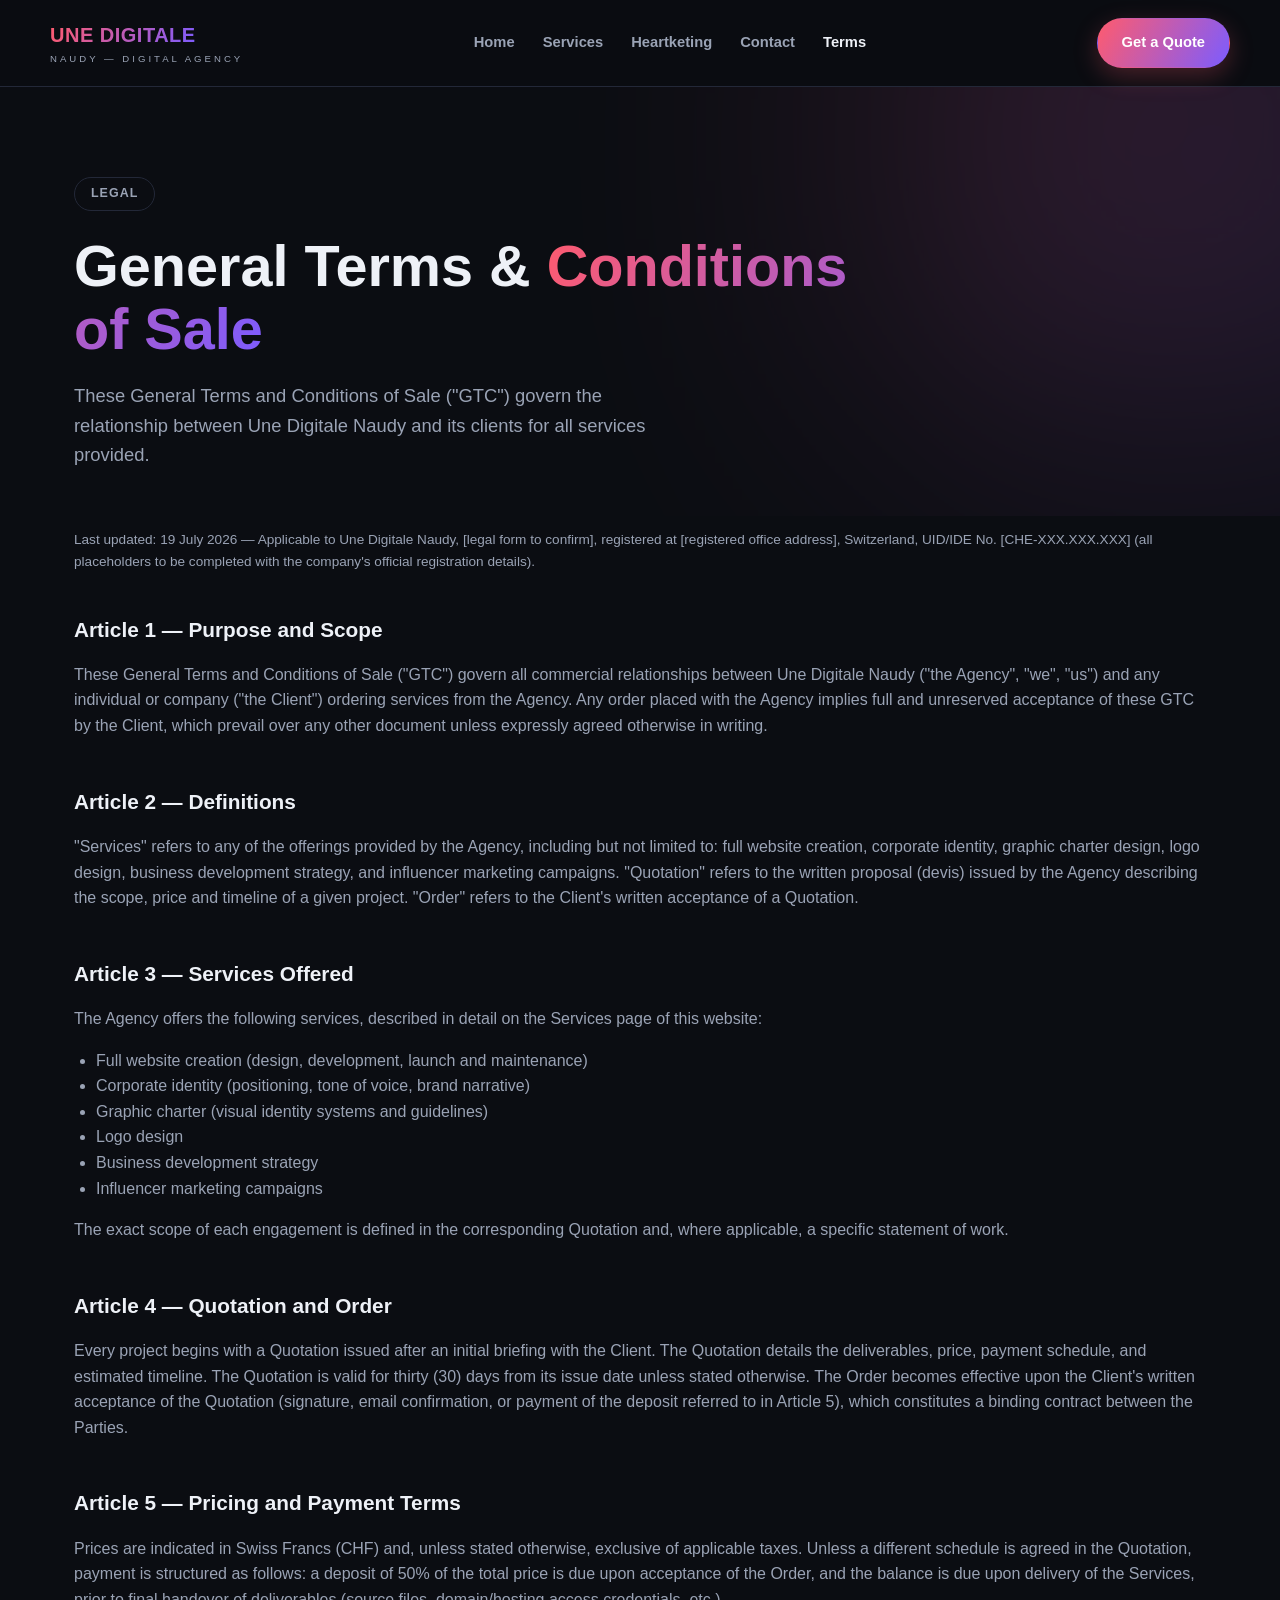
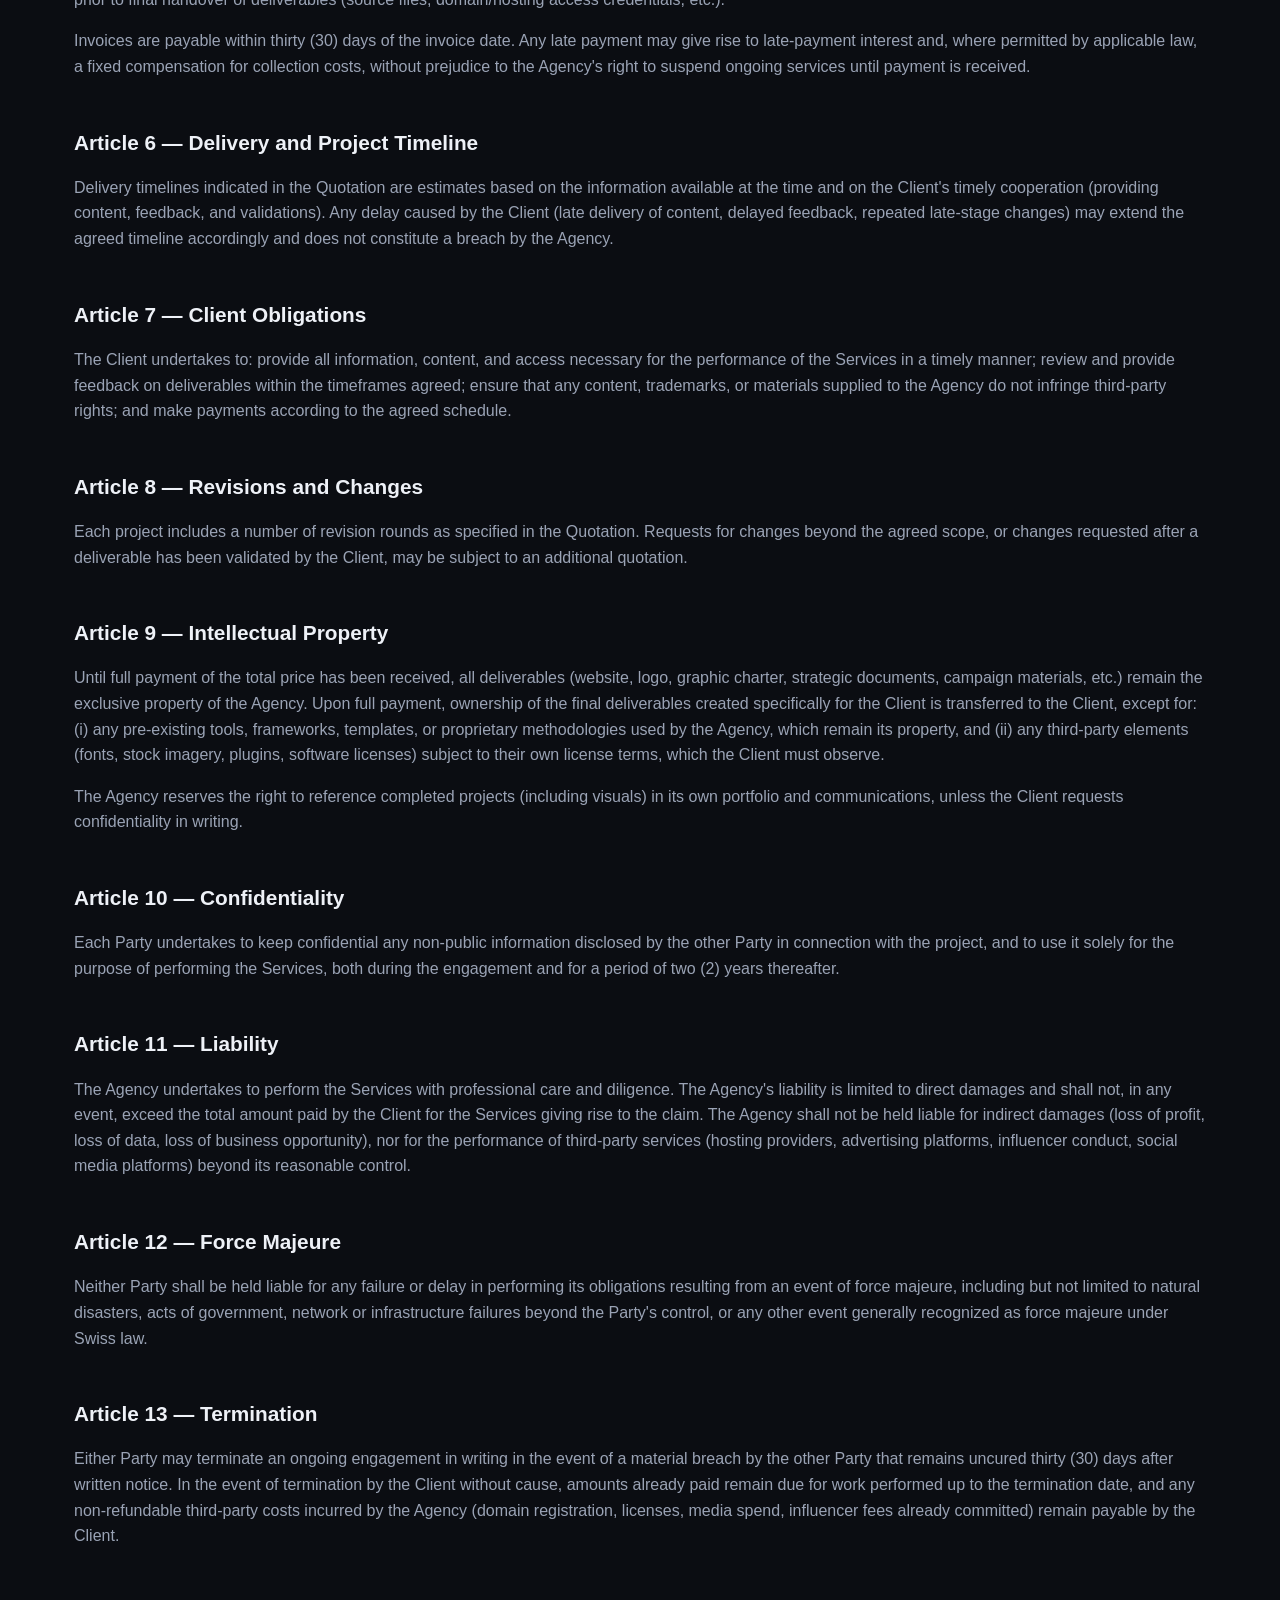
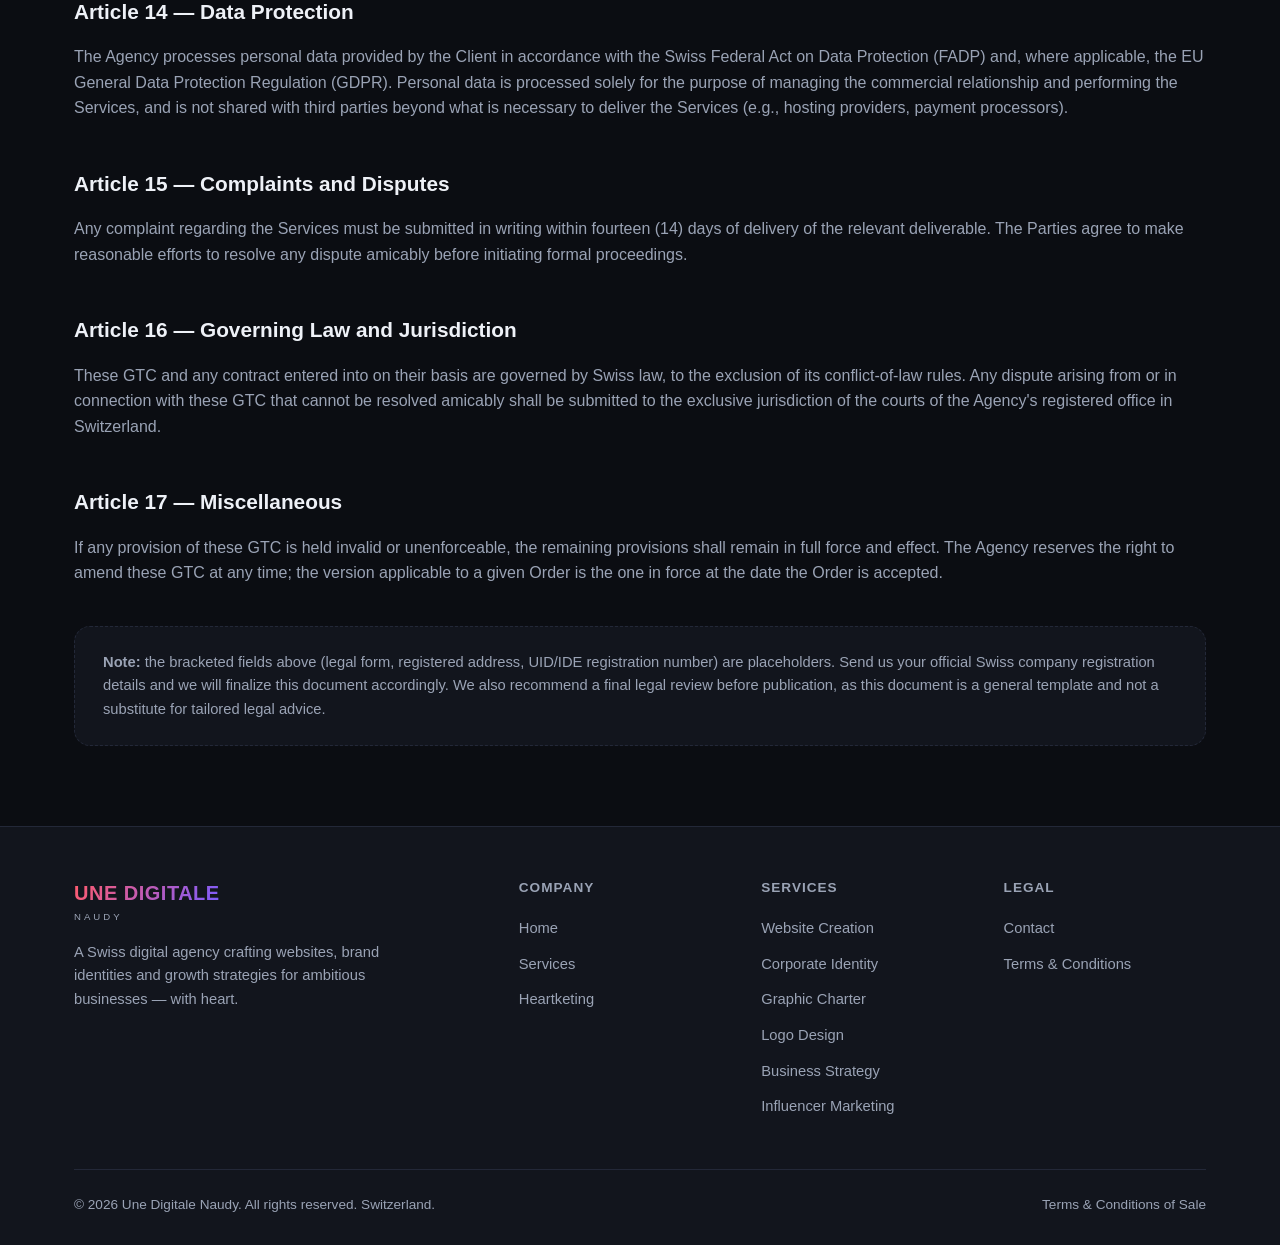
==== cgv.html @ 29220489 "Add Une Digitale Naudy website (home, services, Heartketing, contact, GTC) Static English site prese" ====
<!DOCTYPE html>
<html lang="en">
<head>
<meta charset="UTF-8">
<meta name="viewport" content="width=device-width, initial-scale=1.0">
<title>Terms &amp; Conditions of Sale — Une Digitale Naudy</title>
<meta name="description" content="General Terms and Conditions of Sale (GTC) of Une Digitale Naudy, Switzerland.">
<link rel="icon" href="data:image/svg+xml,<svg xmlns=%22http://www.w3.org/2000/svg%22 viewBox=%220 0 100 100%22><text y=%22.9em%22 font-size=%2290%22>✦</text></svg>">
<link rel="stylesheet" href="style.css">
</head>
<body>

<header class="site-header">
  <div class="container nav">
    <a href="index.html" class="logo"><span>UNE DIGITALE</span><small>Naudy — Digital Agency</small></a>
    <nav class="links">
      <a href="index.html">Home</a>
      <a href="services.html">Services</a>
      <a href="heartketing.html">Heartketing</a>
      <a href="contact.html">Contact</a>
      <a href="cgv.html" class="active">Terms</a>
    </nav>
    <a href="contact.html" class="btn btn-primary">Get a Quote</a>
  </div>
</header>

<main>

  <section class="hero" style="padding-bottom:10px;">
    <div class="container">
      <div class="eyebrow">Legal</div>
      <h1>General Terms &amp; <span class="grad">Conditions of Sale</span></h1>
      <p class="lead">These General Terms and Conditions of Sale ("GTC") govern the relationship between Une Digitale Naudy and its clients for all services provided.</p>
    </div>
  </section>

  <section style="padding-top:0;">
    <div class="container legal">
      <p class="updated">Last updated: 19 July 2026 — Applicable to Une Digitale Naudy, [legal form to confirm], registered at [registered office address], Switzerland, UID/IDE No. [CHE-XXX.XXX.XXX] (all placeholders to be completed with the company's official registration details).</p>

      <h2>Article 1 — Purpose and Scope</h2>
      <p>These General Terms and Conditions of Sale ("GTC") govern all commercial relationships between Une Digitale Naudy ("the Agency", "we", "us") and any individual or company ("the Client") ordering services from the Agency. Any order placed with the Agency implies full and unreserved acceptance of these GTC by the Client, which prevail over any other document unless expressly agreed otherwise in writing.</p>

      <h2>Article 2 — Definitions</h2>
      <p>"Services" refers to any of the offerings provided by the Agency, including but not limited to: full website creation, corporate identity, graphic charter design, logo design, business development strategy, and influencer marketing campaigns. "Quotation" refers to the written proposal (devis) issued by the Agency describing the scope, price and timeline of a given project. "Order" refers to the Client's written acceptance of a Quotation.</p>

      <h2>Article 3 — Services Offered</h2>
      <p>The Agency offers the following services, described in detail on the Services page of this website:</p>
      <ul>
        <li>Full website creation (design, development, launch and maintenance)</li>
        <li>Corporate identity (positioning, tone of voice, brand narrative)</li>
        <li>Graphic charter (visual identity systems and guidelines)</li>
        <li>Logo design</li>
        <li>Business development strategy</li>
        <li>Influencer marketing campaigns</li>
      </ul>
      <p>The exact scope of each engagement is defined in the corresponding Quotation and, where applicable, a specific statement of work.</p>

      <h2>Article 4 — Quotation and Order</h2>
      <p>Every project begins with a Quotation issued after an initial briefing with the Client. The Quotation details the deliverables, price, payment schedule, and estimated timeline. The Quotation is valid for thirty (30) days from its issue date unless stated otherwise. The Order becomes effective upon the Client's written acceptance of the Quotation (signature, email confirmation, or payment of the deposit referred to in Article 5), which constitutes a binding contract between the Parties.</p>

      <h2>Article 5 — Pricing and Payment Terms</h2>
      <p>Prices are indicated in Swiss Francs (CHF) and, unless stated otherwise, exclusive of applicable taxes. Unless a different schedule is agreed in the Quotation, payment is structured as follows: a deposit of 50% of the total price is due upon acceptance of the Order, and the balance is due upon delivery of the Services, prior to final handover of deliverables (source files, domain/hosting access credentials, etc.).</p>
      <p>Invoices are payable within thirty (30) days of the invoice date. Any late payment may give rise to late-payment interest and, where permitted by applicable law, a fixed compensation for collection costs, without prejudice to the Agency's right to suspend ongoing services until payment is received.</p>

      <h2>Article 6 — Delivery and Project Timeline</h2>
      <p>Delivery timelines indicated in the Quotation are estimates based on the information available at the time and on the Client's timely cooperation (providing content, feedback, and validations). Any delay caused by the Client (late delivery of content, delayed feedback, repeated late-stage changes) may extend the agreed timeline accordingly and does not constitute a breach by the Agency.</p>

      <h2>Article 7 — Client Obligations</h2>
      <p>The Client undertakes to: provide all information, content, and access necessary for the performance of the Services in a timely manner; review and provide feedback on deliverables within the timeframes agreed; ensure that any content, trademarks, or materials supplied to the Agency do not infringe third-party rights; and make payments according to the agreed schedule.</p>

      <h2>Article 8 — Revisions and Changes</h2>
      <p>Each project includes a number of revision rounds as specified in the Quotation. Requests for changes beyond the agreed scope, or changes requested after a deliverable has been validated by the Client, may be subject to an additional quotation.</p>

      <h2>Article 9 — Intellectual Property</h2>
      <p>Until full payment of the total price has been received, all deliverables (website, logo, graphic charter, strategic documents, campaign materials, etc.) remain the exclusive property of the Agency. Upon full payment, ownership of the final deliverables created specifically for the Client is transferred to the Client, except for: (i) any pre-existing tools, frameworks, templates, or proprietary methodologies used by the Agency, which remain its property, and (ii) any third-party elements (fonts, stock imagery, plugins, software licenses) subject to their own license terms, which the Client must observe.</p>
      <p>The Agency reserves the right to reference completed projects (including visuals) in its own portfolio and communications, unless the Client requests confidentiality in writing.</p>

      <h2>Article 10 — Confidentiality</h2>
      <p>Each Party undertakes to keep confidential any non-public information disclosed by the other Party in connection with the project, and to use it solely for the purpose of performing the Services, both during the engagement and for a period of two (2) years thereafter.</p>

      <h2>Article 11 — Liability</h2>
      <p>The Agency undertakes to perform the Services with professional care and diligence. The Agency's liability is limited to direct damages and shall not, in any event, exceed the total amount paid by the Client for the Services giving rise to the claim. The Agency shall not be held liable for indirect damages (loss of profit, loss of data, loss of business opportunity), nor for the performance of third-party services (hosting providers, advertising platforms, influencer conduct, social media platforms) beyond its reasonable control.</p>

      <h2>Article 12 — Force Majeure</h2>
      <p>Neither Party shall be held liable for any failure or delay in performing its obligations resulting from an event of force majeure, including but not limited to natural disasters, acts of government, network or infrastructure failures beyond the Party's control, or any other event generally recognized as force majeure under Swiss law.</p>

      <h2>Article 13 — Termination</h2>
      <p>Either Party may terminate an ongoing engagement in writing in the event of a material breach by the other Party that remains uncured thirty (30) days after written notice. In the event of termination by the Client without cause, amounts already paid remain due for work performed up to the termination date, and any non-refundable third-party costs incurred by the Agency (domain registration, licenses, media spend, influencer fees already committed) remain payable by the Client.</p>

      <h2>Article 14 — Data Protection</h2>
      <p>The Agency processes personal data provided by the Client in accordance with the Swiss Federal Act on Data Protection (FADP) and, where applicable, the EU General Data Protection Regulation (GDPR). Personal data is processed solely for the purpose of managing the commercial relationship and performing the Services, and is not shared with third parties beyond what is necessary to deliver the Services (e.g., hosting providers, payment processors).</p>

      <h2>Article 15 — Complaints and Disputes</h2>
      <p>Any complaint regarding the Services must be submitted in writing within fourteen (14) days of delivery of the relevant deliverable. The Parties agree to make reasonable efforts to resolve any dispute amicably before initiating formal proceedings.</p>

      <h2>Article 16 — Governing Law and Jurisdiction</h2>
      <p>These GTC and any contract entered into on their basis are governed by Swiss law, to the exclusion of its conflict-of-law rules. Any dispute arising from or in connection with these GTC that cannot be resolved amicably shall be submitted to the exclusive jurisdiction of the courts of the Agency's registered office in Switzerland.</p>

      <h2>Article 17 — Miscellaneous</h2>
      <p>If any provision of these GTC is held invalid or unenforceable, the remaining provisions shall remain in full force and effect. The Agency reserves the right to amend these GTC at any time; the version applicable to a given Order is the one in force at the date the Order is accepted.</p>

      <div class="note-box">
        <strong>Note:</strong> the bracketed fields above (legal form, registered address, UID/IDE registration number) are placeholders. Send us your official Swiss company registration details and we will finalize this document accordingly. We also recommend a final legal review before publication, as this document is a general template and not a substitute for tailored legal advice.
      </div>

    </div>
  </section>

</main>

<footer>
  <div class="container">
    <div class="footer-grid">
      <div>
        <div class="logo"><span>UNE DIGITALE</span><small>Naudy</small></div>
        <p style="margin-top:16px;">A Swiss digital agency crafting websites, brand identities and growth strategies for ambitious businesses — with heart.</p>
      </div>
      <div>
        <h4>Company</h4>
        <ul>
          <li><a href="index.html">Home</a></li>
          <li><a href="services.html">Services</a></li>
          <li><a href="heartketing.html">Heartketing</a></li>
        </ul>
      </div>
      <div>
        <h4>Services</h4>
        <ul>
          <li><a href="services.html#website">Website Creation</a></li>
          <li><a href="services.html#identity">Corporate Identity</a></li>
          <li><a href="services.html#branding">Graphic Charter</a></li>
          <li><a href="services.html#logo">Logo Design</a></li>
          <li><a href="services.html#strategy">Business Strategy</a></li>
          <li><a href="services.html#influence">Influencer Marketing</a></li>
        </ul>
      </div>
      <div>
        <h4>Legal</h4>
        <ul>
          <li><a href="contact.html">Contact</a></li>
          <li><a href="cgv.html">Terms &amp; Conditions</a></li>
        </ul>
      </div>
    </div>
    <div class="footer-bottom">
      <span>© 2026 Une Digitale Naudy. All rights reserved. Switzerland.</span>
      <span><a href="cgv.html">Terms &amp; Conditions of Sale</a></span>
    </div>
  </div>
</footer>

</body>
</html>
---- style.css ----
/* ============================
   Une Digitale Naudy — Stylesheet
   ============================ */

:root {
  --bg: #0b0d12;
  --bg-alt: #12151d;
  --card: #161a24;
  --border: #232838;
  --text: #eef1f7;
  --text-dim: #9aa3b5;
  --accent: #ff5b6e;
  --accent-2: #7c5cff;
  --accent-grad: linear-gradient(120deg, #ff5b6e 0%, #7c5cff 100%);
  --radius: 16px;
  --max: 1180px;
}

* { box-sizing: border-box; }

html { scroll-behavior: smooth; }

body {
  margin: 0;
  font-family: "Segoe UI", "Helvetica Neue", Arial, sans-serif;
  background: var(--bg);
  color: var(--text);
  line-height: 1.6;
  -webkit-font-smoothing: antialiased;
}

a { color: inherit; text-decoration: none; }

img { max-width: 100%; display: block; }

.container {
  max-width: var(--max);
  margin: 0 auto;
  padding: 0 24px;
}

/* ---------- Header ---------- */
header.site-header {
  position: sticky;
  top: 0;
  z-index: 50;
  background: rgba(11, 13, 18, 0.85);
  backdrop-filter: blur(10px);
  border-bottom: 1px solid var(--border);
}

.nav {
  display: flex;
  align-items: center;
  justify-content: space-between;
  padding: 18px 0;
}

.logo {
  font-weight: 800;
  font-size: 1.25rem;
  letter-spacing: 0.5px;
}

.logo span {
  background: var(--accent-grad);
  -webkit-background-clip: text;
  background-clip: text;
  color: transparent;
}

.logo small {
  display: block;
  font-size: 0.6rem;
  font-weight: 500;
  letter-spacing: 3px;
  color: var(--text-dim);
  text-transform: uppercase;
}

nav.links {
  display: flex;
  gap: 28px;
  align-items: center;
}

nav.links a {
  font-size: 0.92rem;
  color: var(--text-dim);
  font-weight: 600;
  transition: color 0.2s;
}

nav.links a:hover,
nav.links a.active {
  color: var(--text);
}

.btn {
  display: inline-flex;
  align-items: center;
  justify-content: center;
  gap: 8px;
  padding: 12px 24px;
  border-radius: 999px;
  font-weight: 700;
  font-size: 0.92rem;
  border: 1px solid transparent;
  cursor: pointer;
  transition: transform 0.2s, box-shadow 0.2s, opacity 0.2s;
}

.btn-primary {
  background: var(--accent-grad);
  color: #fff;
  box-shadow: 0 8px 24px rgba(255, 91, 110, 0.25);
}

.btn-primary:hover { transform: translateY(-2px); box-shadow: 0 12px 28px rgba(255, 91, 110, 0.35); }

.btn-ghost {
  background: transparent;
  border-color: var(--border);
  color: var(--text);
}

.btn-ghost:hover { border-color: var(--text-dim); }

.menu-toggle { display: none; }

/* ---------- Hero ---------- */
.hero {
  padding: 90px 0 70px;
  position: relative;
  overflow: hidden;
}

.hero::before {
  content: "";
  position: absolute;
  top: -200px;
  right: -150px;
  width: 500px;
  height: 500px;
  background: var(--accent-grad);
  filter: blur(160px);
  opacity: 0.25;
  z-index: 0;
}

.hero .container { position: relative; z-index: 1; }

.eyebrow {
  display: inline-block;
  padding: 6px 16px;
  border: 1px solid var(--border);
  border-radius: 999px;
  font-size: 0.78rem;
  font-weight: 700;
  letter-spacing: 1px;
  color: var(--text-dim);
  text-transform: uppercase;
  margin-bottom: 24px;
}

h1 {
  font-size: clamp(2.2rem, 5vw, 3.6rem);
  line-height: 1.1;
  margin: 0 0 20px;
  max-width: 800px;
}

h1 .grad {
  background: var(--accent-grad);
  -webkit-background-clip: text;
  background-clip: text;
  color: transparent;
}

.lead {
  font-size: 1.15rem;
  color: var(--text-dim);
  max-width: 620px;
  margin: 0 0 36px;
}

.hero-actions { display: flex; gap: 16px; flex-wrap: wrap; }

.stats {
  display: grid;
  grid-template-columns: repeat(4, 1fr);
  gap: 24px;
  margin-top: 70px;
  padding-top: 40px;
  border-top: 1px solid var(--border);
}

.stat b {
  display: block;
  font-size: 1.9rem;
  background: var(--accent-grad);
  -webkit-background-clip: text;
  background-clip: text;
  color: transparent;
}

.stat span { color: var(--text-dim); font-size: 0.88rem; }

/* ---------- Sections ---------- */
section { padding: 80px 0; }

.section-head {
  max-width: 640px;
  margin: 0 auto 50px;
  text-align: center;
}

.section-head .eyebrow { margin-bottom: 16px; }

h2 {
  font-size: clamp(1.7rem, 3.5vw, 2.4rem);
  margin: 0 0 14px;
}

.section-head p { color: var(--text-dim); font-size: 1.05rem; }

.alt { background: var(--bg-alt); }

/* ---------- Cards / Grid ---------- */
.grid {
  display: grid;
  grid-template-columns: repeat(3, 1fr);
  gap: 24px;
}

.grid.cols-2 { grid-template-columns: repeat(2, 1fr); }
.grid.cols-4 { grid-template-columns: repeat(4, 1fr); }

.card {
  background: var(--card);
  border: 1px solid var(--border);
  border-radius: var(--radius);
  padding: 32px;
  transition: transform 0.25s, border-color 0.25s;
}

.card:hover { transform: translateY(-4px); border-color: #33394d; }

.card .icon {
  width: 48px;
  height: 48px;
  border-radius: 12px;
  background: var(--accent-grad);
  display: flex;
  align-items: center;
  justify-content: center;
  font-size: 1.4rem;
  margin-bottom: 20px;
}

.card h3 { margin: 0 0 10px; font-size: 1.2rem; }
.card p { color: var(--text-dim); margin: 0; font-size: 0.95rem; }

.card ul { color: var(--text-dim); font-size: 0.92rem; padding-left: 18px; margin: 14px 0 0; }
.card ul li { margin-bottom: 6px; }

/* ---------- Service detail blocks ---------- */
.service-block {
  display: grid;
  grid-template-columns: 90px 1fr;
  gap: 28px;
  padding: 36px 0;
  border-bottom: 1px solid var(--border);
}

.service-block:last-child { border-bottom: none; }

.service-num {
  font-size: 2.4rem;
  font-weight: 800;
  color: transparent;
  -webkit-text-stroke: 1.5px var(--border);
}

.service-block h3 { font-size: 1.4rem; margin: 0 0 10px; }
.service-block p { color: var(--text-dim); margin: 0 0 14px; }

.tags { display: flex; gap: 10px; flex-wrap: wrap; }
.tag {
  background: var(--bg-alt);
  border: 1px solid var(--border);
  padding: 6px 14px;
  border-radius: 999px;
  font-size: 0.8rem;
  color: var(--text-dim);
}

/* ---------- Heartketing ---------- */
.heart-banner {
  background: var(--accent-grad);
  border-radius: var(--radius);
  padding: 50px;
  text-align: center;
  margin-bottom: 60px;
}

.heart-banner h2, .heart-banner p { color: #fff; }
.heart-banner .section-head { max-width: 700px; margin: 0 auto; }

.assoc-card {
  background: var(--card);
  border: 1px solid var(--border);
  border-radius: var(--radius);
  padding: 28px;
}

.assoc-card .badge {
  display: inline-block;
  font-size: 0.72rem;
  font-weight: 700;
  letter-spacing: 1px;
  text-transform: uppercase;
  color: var(--accent);
  border: 1px solid var(--accent);
  padding: 4px 10px;
  border-radius: 999px;
  margin-bottom: 14px;
}

.assoc-card h3 { margin: 0 0 8px; }
.assoc-card p { color: var(--text-dim); font-size: 0.92rem; }

.note-box {
  background: var(--bg-alt);
  border: 1px dashed var(--border);
  border-radius: var(--radius);
  padding: 24px 28px;
  color: var(--text-dim);
  font-size: 0.92rem;
  margin-top: 40px;
}

/* ---------- Contact ---------- */
.contact-wrap {
  display: grid;
  grid-template-columns: 1fr 1fr;
  gap: 50px;
  align-items: start;
}

.info-row {
  display: flex;
  gap: 16px;
  margin-bottom: 26px;
}

.info-row .icon {
  width: 42px;
  height: 42px;
  flex-shrink: 0;
  border-radius: 10px;
  background: var(--card);
  border: 1px solid var(--border);
  display: flex;
  align-items: center;
  justify-content: center;
}

.info-row h4 { margin: 0 0 4px; font-size: 1rem; }
.info-row p, .info-row a { color: var(--text-dim); margin: 0; font-size: 0.92rem; }
.info-row a:hover { color: var(--text); }

form.contact-form {
  background: var(--card);
  border: 1px solid var(--border);
  border-radius: var(--radius);
  padding: 32px;
  display: grid;
  gap: 18px;
}

.form-row { display: grid; gap: 8px; }
.form-row.two { grid-template-columns: 1fr 1fr; gap: 18px; }

label { font-size: 0.85rem; font-weight: 600; color: var(--text-dim); }

input, textarea, select {
  background: var(--bg-alt);
  border: 1px solid var(--border);
  border-radius: 10px;
  padding: 12px 14px;
  color: var(--text);
  font-family: inherit;
  font-size: 0.95rem;
}

input:focus, textarea:focus, select:focus {
  outline: none;
  border-color: var(--accent-2);
}

textarea { resize: vertical; min-height: 120px; }

/* ---------- CGV / Legal ---------- */
.legal h2 { margin-top: 46px; font-size: 1.3rem; }
.legal h2:first-of-type { margin-top: 0; }
.legal p, .legal li { color: var(--text-dim); }
.legal ol, .legal ul { padding-left: 22px; }
.legal .updated { color: var(--text-dim); font-size: 0.85rem; margin-bottom: 40px; }

/* ---------- CTA banner ---------- */
.cta-banner {
  background: var(--card);
  border: 1px solid var(--border);
  border-radius: var(--radius);
  padding: 60px;
  text-align: center;
}

.cta-banner h2 { margin-bottom: 14px; }
.cta-banner p { color: var(--text-dim); margin-bottom: 30px; }
.cta-actions { display: flex; justify-content: center; gap: 16px; flex-wrap: wrap; }

/* ---------- Footer ---------- */
footer {
  border-top: 1px solid var(--border);
  padding: 50px 0 30px;
  background: var(--bg-alt);
}

.footer-grid {
  display: grid;
  grid-template-columns: 2fr 1fr 1fr 1fr;
  gap: 40px;
  margin-bottom: 40px;
}

.footer-grid h4 { font-size: 0.85rem; text-transform: uppercase; letter-spacing: 1px; color: var(--text-dim); margin: 0 0 16px; }
.footer-grid ul { list-style: none; padding: 0; margin: 0; }
.footer-grid li { margin-bottom: 10px; }
.footer-grid a { color: var(--text-dim); font-size: 0.92rem; }
.footer-grid a:hover { color: var(--text); }
.footer-grid p { color: var(--text-dim); font-size: 0.92rem; max-width: 320px; }

.footer-bottom {
  display: flex;
  justify-content: space-between;
  align-items: center;
  padding-top: 24px;
  border-top: 1px solid var(--border);
  color: var(--text-dim);
  font-size: 0.85rem;
  flex-wrap: wrap;
  gap: 12px;
}

.footer-bottom a { color: var(--text-dim); }
.footer-bottom a:hover { color: var(--text); }

/* ---------- Responsive ---------- */
@media (max-width: 900px) {
  .grid { grid-template-columns: repeat(2, 1fr); }
  .grid.cols-4 { grid-template-columns: repeat(2, 1fr); }
  .stats { grid-template-columns: repeat(2, 1fr); }
  .contact-wrap { grid-template-columns: 1fr; }
  .footer-grid { grid-template-columns: 1fr 1fr; }
}

@media (max-width: 680px) {
  nav.links { display: none; }
  .menu-toggle { display: block; }
  .grid { grid-template-columns: 1fr; }
  .grid.cols-4 { grid-template-columns: 1fr; }
  .stats { grid-template-columns: repeat(2, 1fr); }
  .service-block { grid-template-columns: 1fr; }
  .form-row.two { grid-template-columns: 1fr; }
  .footer-grid { grid-template-columns: 1fr; }
  .cta-banner, .heart-banner { padding: 36px 24px; }
}
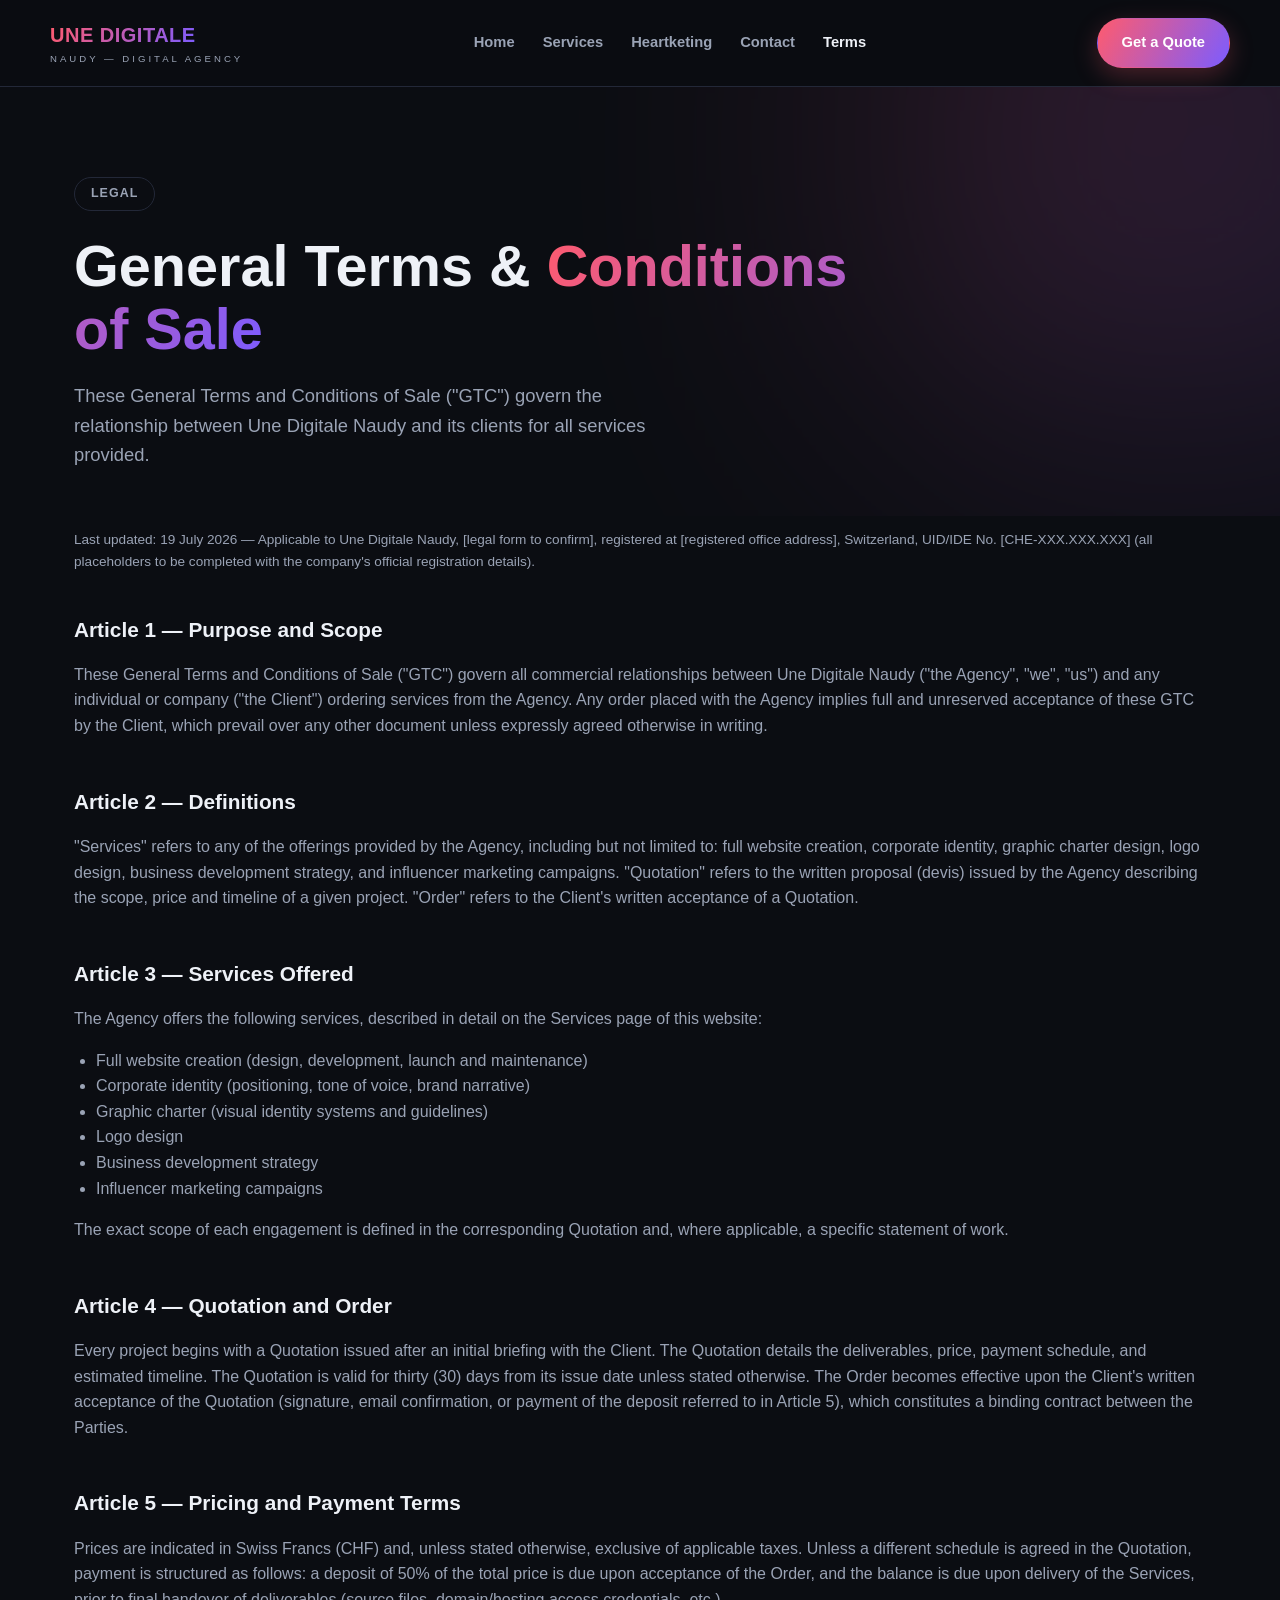
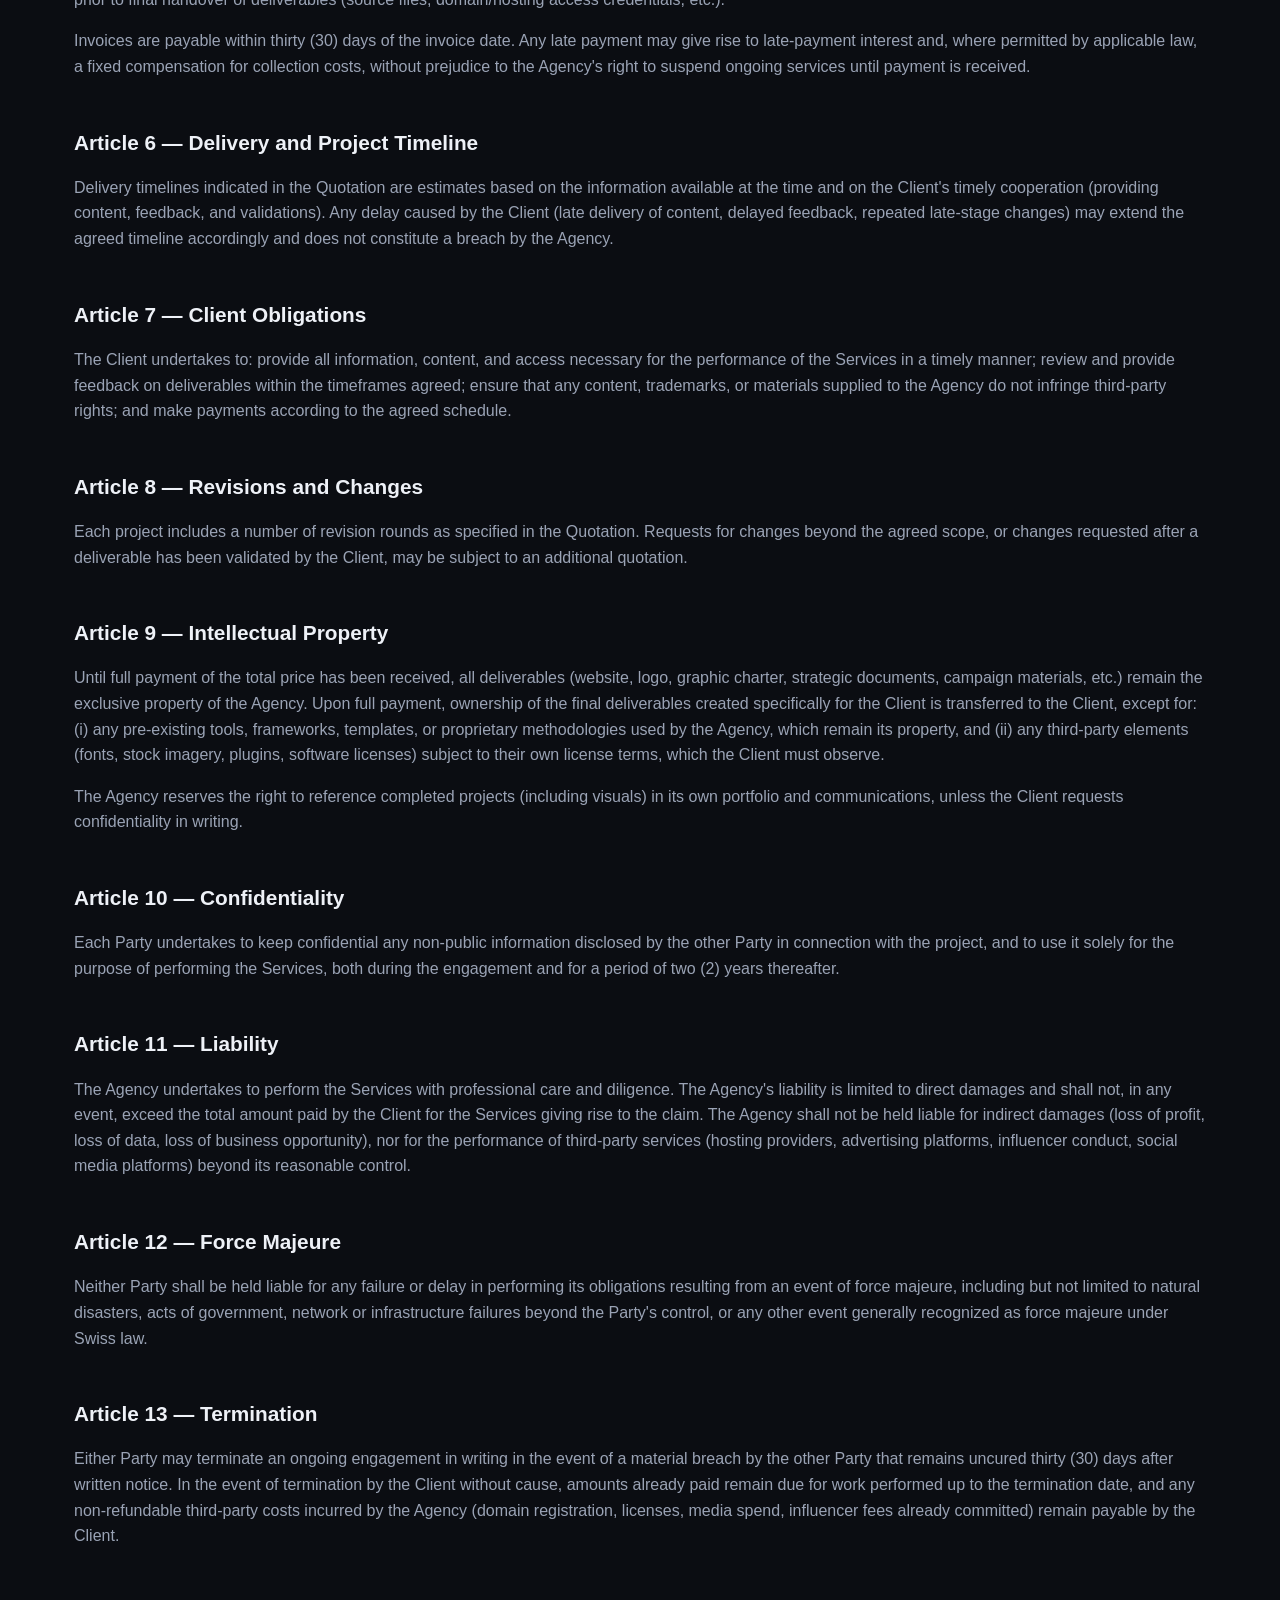
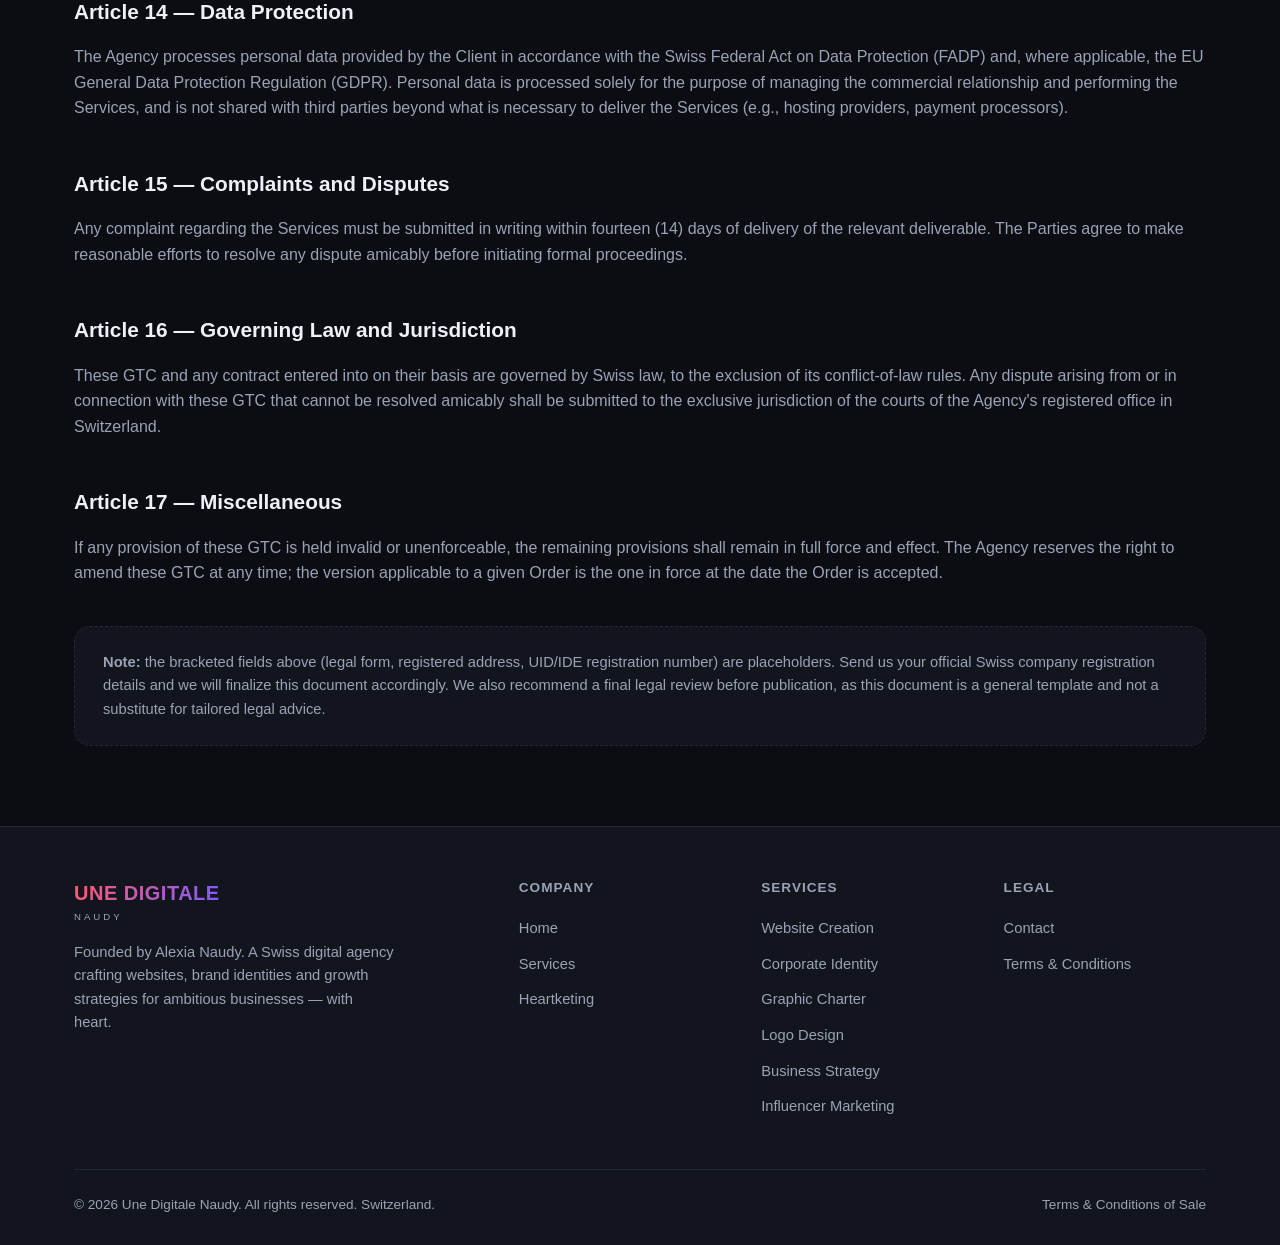
==== commit 32a8fb85: "Add real Heartketing partners and SEO signals for Alexia Naudy Replace placeholder associations with" ====
--- a/cgv.html
+++ b/cgv.html
@@ -3,8 +3,9 @@
 <head>
 <meta charset="UTF-8">
 <meta name="viewport" content="width=device-width, initial-scale=1.0">
-<title>Terms &amp; Conditions of Sale — Une Digitale Naudy</title>
-<meta name="description" content="General Terms and Conditions of Sale (GTC) of Une Digitale Naudy, Switzerland.">
+<title>Terms &amp; Conditions of Sale — Une Digitale Naudy | Alexia Naudy</title>
+<meta name="description" content="General Terms and Conditions of Sale (GTC) of Une Digitale Naudy, founded by Alexia Naudy, Switzerland.">
+<link rel="canonical" href="https://une-digitale.vercel.app/cgv.html">
 <link rel="icon" href="data:image/svg+xml,<svg xmlns=%22http://www.w3.org/2000/svg%22 viewBox=%220 0 100 100%22><text y=%22.9em%22 font-size=%2290%22>✦</text></svg>">
 <link rel="stylesheet" href="style.css">
 </head>
@@ -114,7 +115,7 @@
     <div class="footer-grid">
       <div>
         <div class="logo"><span>UNE DIGITALE</span><small>Naudy</small></div>
-        <p style="margin-top:16px;">A Swiss digital agency crafting websites, brand identities and growth strategies for ambitious businesses — with heart.</p>
+        <p style="margin-top:16px;">Founded by Alexia Naudy. A Swiss digital agency crafting websites, brand identities and growth strategies for ambitious businesses — with heart.</p>
       </div>
       <div>
         <h4>Company</h4>
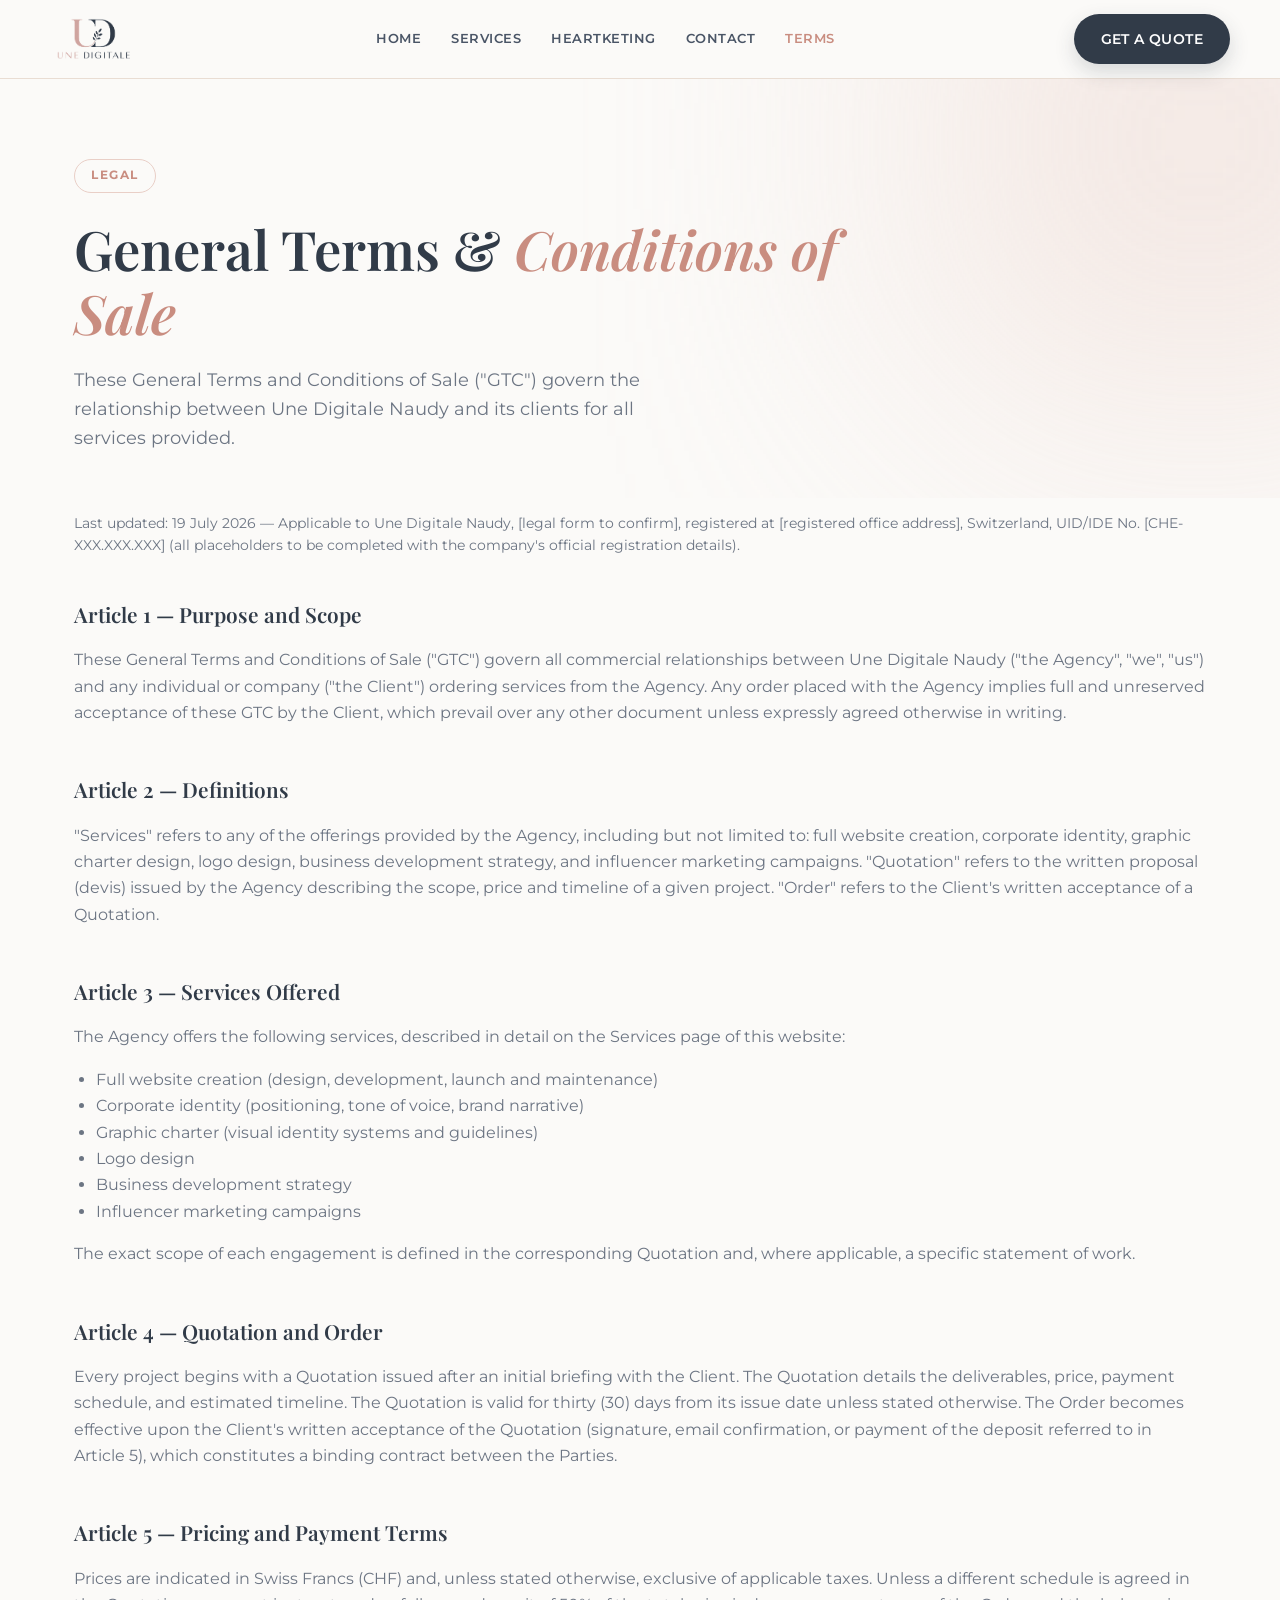
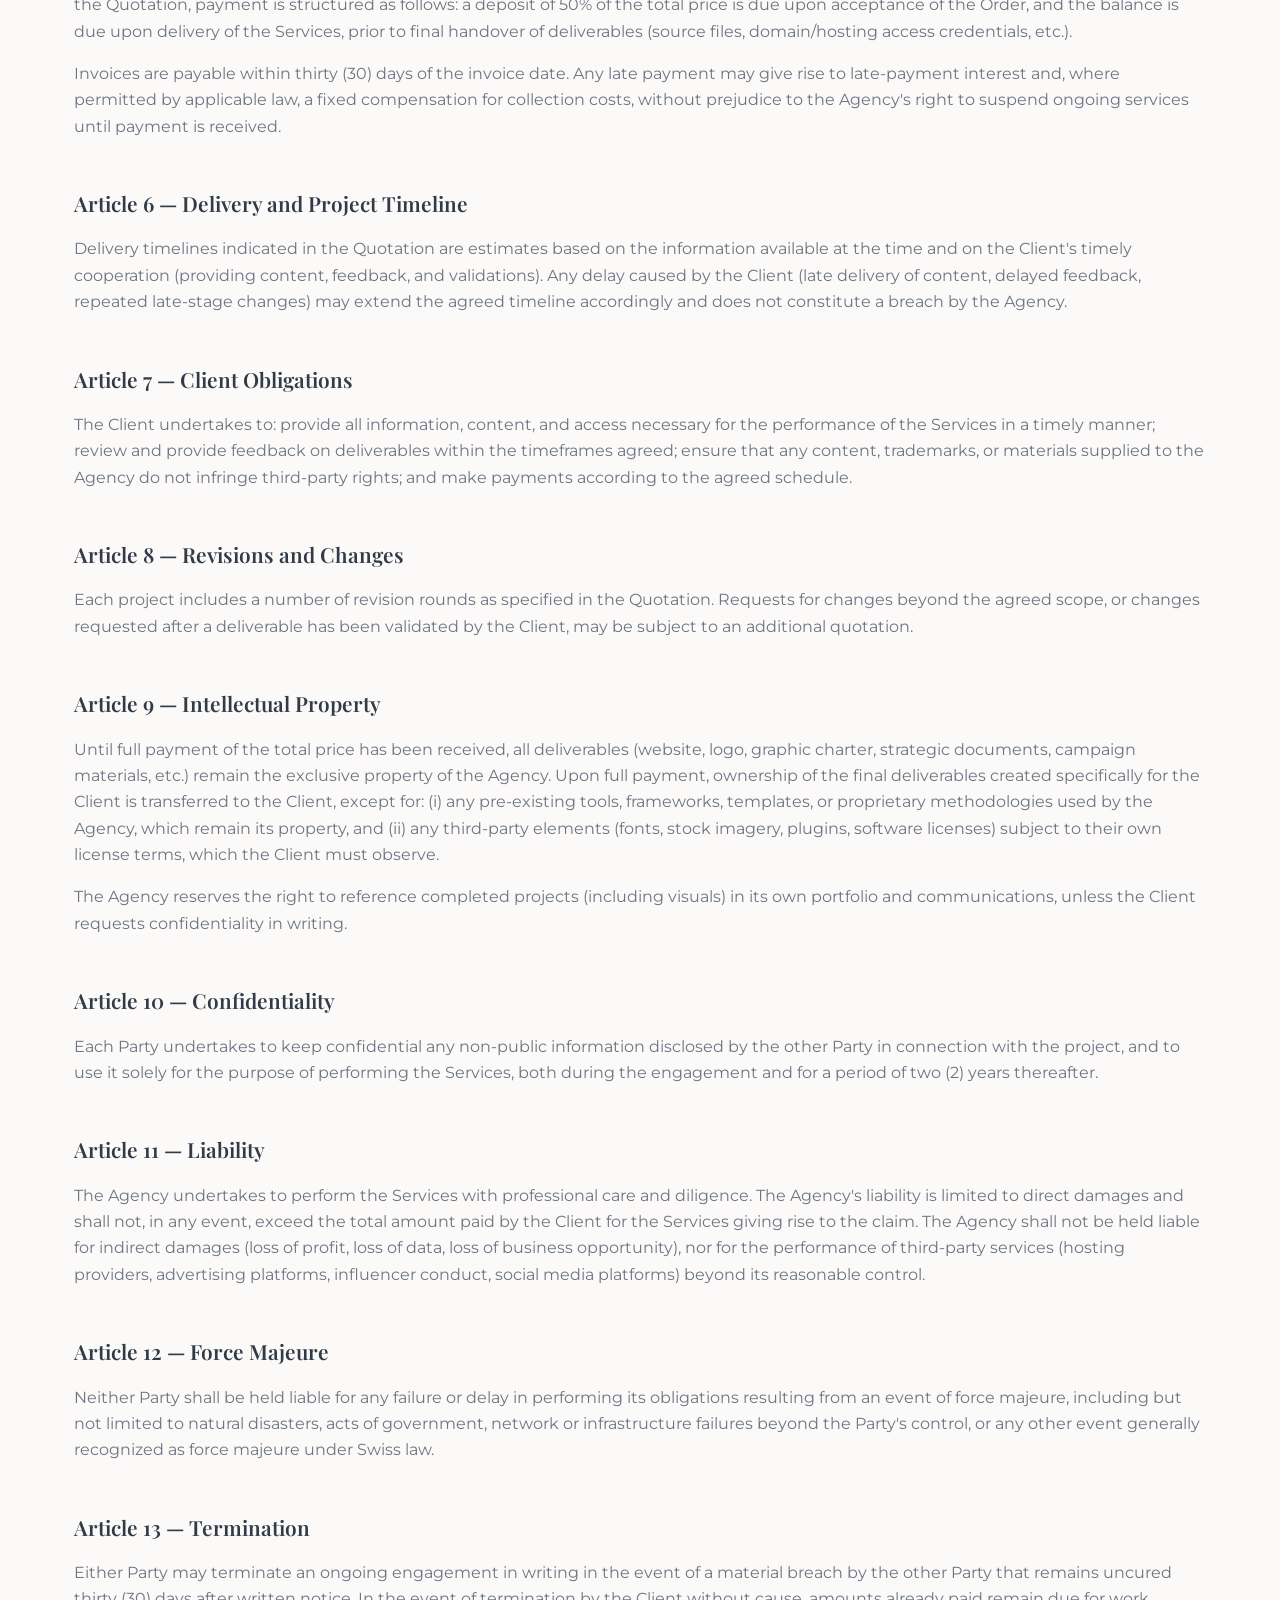
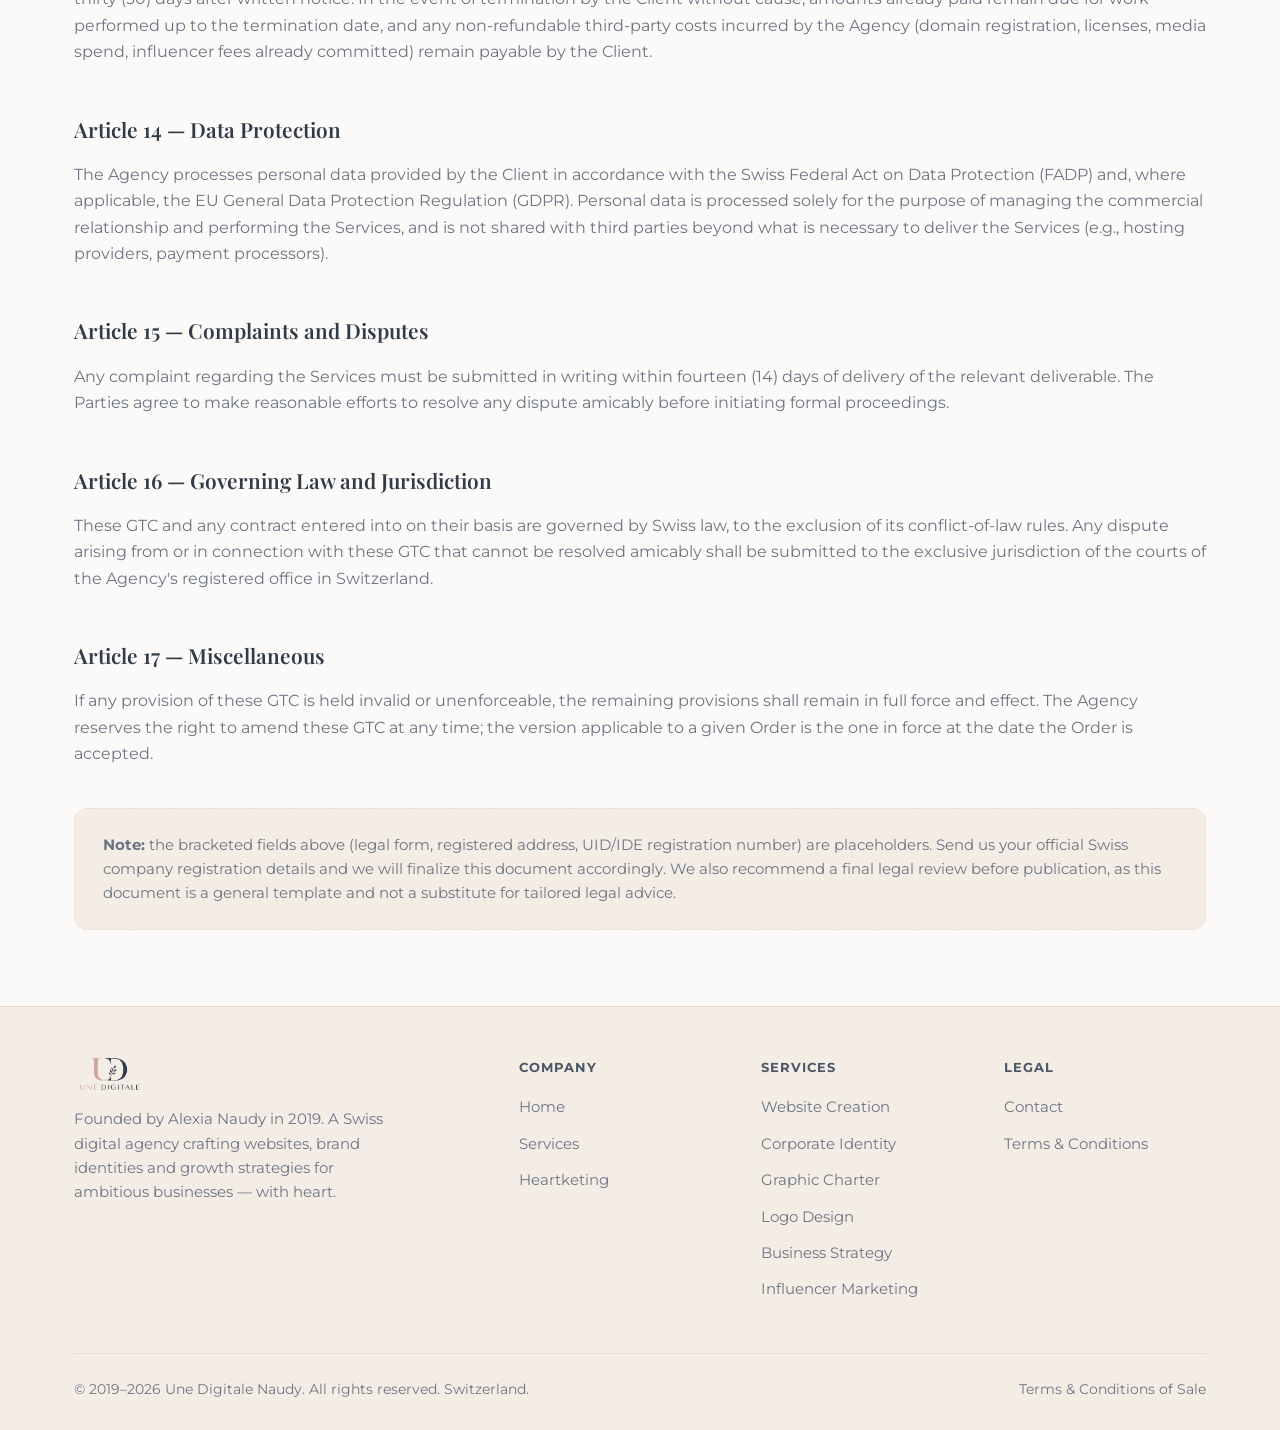
==== commit 5ab637c5: "Rework visual identity to match the official Une Digitale Naudy logo Replace the dark tech-agency th" ====
--- a/cgv.html
+++ b/cgv.html
@@ -6,14 +6,14 @@
 <title>Terms &amp; Conditions of Sale — Une Digitale Naudy | Alexia Naudy</title>
 <meta name="description" content="General Terms and Conditions of Sale (GTC) of Une Digitale Naudy, founded by Alexia Naudy, Switzerland.">
 <link rel="canonical" href="https://une-digitale.vercel.app/cgv.html">
-<link rel="icon" href="data:image/svg+xml,<svg xmlns=%22http://www.w3.org/2000/svg%22 viewBox=%220 0 100 100%22><text y=%22.9em%22 font-size=%2290%22>✦</text></svg>">
+<link rel="icon" type="image/png" href="assets/favicon.png">
 <link rel="stylesheet" href="style.css">
 </head>
 <body>
 
 <header class="site-header">
   <div class="container nav">
-    <a href="index.html" class="logo"><span>UNE DIGITALE</span><small>Naudy — Digital Agency</small></a>
+    <a href="index.html" class="logo"><img src="assets/logo-header.png" alt="Une Digitale Naudy"></a>
     <nav class="links">
       <a href="index.html">Home</a>
       <a href="services.html">Services</a>
@@ -114,8 +114,8 @@
   <div class="container">
     <div class="footer-grid">
       <div>
-        <div class="logo"><span>UNE DIGITALE</span><small>Naudy</small></div>
-        <p style="margin-top:16px;">Founded by Alexia Naudy. A Swiss digital agency crafting websites, brand identities and growth strategies for ambitious businesses — with heart.</p>
+        <div class="logo"><img src="assets/logo-header.png" alt="Une Digitale Naudy"></div>
+        <p style="margin-top:16px;">Founded by Alexia Naudy in 2019. A Swiss digital agency crafting websites, brand identities and growth strategies for ambitious businesses — with heart.</p>
       </div>
       <div>
         <h4>Company</h4>
@@ -145,7 +145,7 @@
       </div>
     </div>
     <div class="footer-bottom">
-      <span>© 2026 Une Digitale Naudy. All rights reserved. Switzerland.</span>
+      <span>© 2019–2026 Une Digitale Naudy. All rights reserved. Switzerland.</span>
       <span><a href="cgv.html">Terms &amp; Conditions of Sale</a></span>
     </div>
   </div>
--- a/style.css
+++ b/style.css
@@ -1,19 +1,27 @@
 /* ============================
    Une Digitale Naudy — Stylesheet
+   Light, elegant DA matching the brand logo (rose + navy, serif)
    ============================ */
 
+@import url('https://fonts.googleapis.com/css2?family=Playfair+Display:ital,wght@0,500;0,600;0,700;1,500&family=Montserrat:wght@400;500;600;700&family=Dancing+Script:wght@600;700&display=swap');
+
 :root {
-  --bg: #0b0d12;
-  --bg-alt: #12151d;
-  --card: #161a24;
-  --border: #232838;
-  --text: #eef1f7;
-  --text-dim: #9aa3b5;
-  --accent: #ff5b6e;
-  --accent-2: #7c5cff;
-  --accent-grad: linear-gradient(120deg, #ff5b6e 0%, #7c5cff 100%);
-  --radius: 16px;
+  --bg: #fbfaf8;
+  --bg-alt: #f4ede6;
+  --card: #ffffff;
+  --border: #e9ddd3;
+  --text: #313b48;
+  --text-dim: #6c7583;
+  --rose: #c98d80;
+  --rose-soft: #e9cfc7;
+  --rose-pale: #f5e9e4;
+  --navy: #313b48;
+  --navy-soft: #4a5566;
+  --radius: 14px;
   --max: 1180px;
+  --serif: 'Playfair Display', Georgia, serif;
+  --sans: 'Montserrat', 'Segoe UI', Arial, sans-serif;
+  --script: 'Dancing Script', cursive;
 }
 
 * { box-sizing: border-box; }
@@ -22,10 +30,10 @@
 
 body {
   margin: 0;
-  font-family: "Segoe UI", "Helvetica Neue", Arial, sans-serif;
+  font-family: var(--sans);
   background: var(--bg);
   color: var(--text);
-  line-height: 1.6;
+  line-height: 1.65;
   -webkit-font-smoothing: antialiased;
 }
 
@@ -44,7 +52,7 @@
   position: sticky;
   top: 0;
   z-index: 50;
-  background: rgba(11, 13, 18, 0.85);
+  background: rgba(251, 250, 248, 0.9);
   backdrop-filter: blur(10px);
   border-bottom: 1px solid var(--border);
 }
@@ -53,47 +61,30 @@
   display: flex;
   align-items: center;
   justify-content: space-between;
-  padding: 18px 0;
-}
-
-.logo {
-  font-weight: 800;
-  font-size: 1.25rem;
+  padding: 14px 0;
+}
+
+.logo { display: flex; align-items: center; }
+.logo img { height: 42px; width: auto; }
+
+nav.links {
+  display: flex;
+  gap: 30px;
+  align-items: center;
+}
+
+nav.links a {
+  font-size: 0.82rem;
   letter-spacing: 0.5px;
-}
-
-.logo span {
-  background: var(--accent-grad);
-  -webkit-background-clip: text;
-  background-clip: text;
-  color: transparent;
-}
-
-.logo small {
-  display: block;
-  font-size: 0.6rem;
-  font-weight: 500;
-  letter-spacing: 3px;
-  color: var(--text-dim);
   text-transform: uppercase;
-}
-
-nav.links {
-  display: flex;
-  gap: 28px;
-  align-items: center;
-}
-
-nav.links a {
-  font-size: 0.92rem;
-  color: var(--text-dim);
+  color: var(--navy-soft);
   font-weight: 600;
   transition: color 0.2s;
 }
 
 nav.links a:hover,
 nav.links a.active {
-  color: var(--text);
+  color: var(--rose);
 }
 
 .btn {
@@ -101,36 +92,38 @@
   align-items: center;
   justify-content: center;
   gap: 8px;
-  padding: 12px 24px;
+  padding: 13px 26px;
   border-radius: 999px;
-  font-weight: 700;
-  font-size: 0.92rem;
+  font-weight: 600;
+  font-size: 0.85rem;
+  letter-spacing: 0.4px;
+  text-transform: uppercase;
   border: 1px solid transparent;
   cursor: pointer;
-  transition: transform 0.2s, box-shadow 0.2s, opacity 0.2s;
+  transition: transform 0.2s, box-shadow 0.2s, background 0.2s, color 0.2s;
 }
 
 .btn-primary {
-  background: var(--accent-grad);
+  background: var(--navy);
   color: #fff;
-  box-shadow: 0 8px 24px rgba(255, 91, 110, 0.25);
-}
-
-.btn-primary:hover { transform: translateY(-2px); box-shadow: 0 12px 28px rgba(255, 91, 110, 0.35); }
+  box-shadow: 0 8px 20px rgba(49, 59, 72, 0.18);
+}
+
+.btn-primary:hover { background: var(--rose); transform: translateY(-2px); box-shadow: 0 10px 24px rgba(201, 141, 128, 0.3); }
 
 .btn-ghost {
   background: transparent;
-  border-color: var(--border);
-  color: var(--text);
-}
-
-.btn-ghost:hover { border-color: var(--text-dim); }
+  border-color: var(--navy);
+  color: var(--navy);
+}
+
+.btn-ghost:hover { background: var(--navy); color: #fff; }
 
 .menu-toggle { display: none; }
 
 /* ---------- Hero ---------- */
 .hero {
-  padding: 90px 0 70px;
+  padding: 80px 0 64px;
   position: relative;
   overflow: hidden;
 }
@@ -138,13 +131,13 @@
 .hero::before {
   content: "";
   position: absolute;
-  top: -200px;
-  right: -150px;
-  width: 500px;
-  height: 500px;
-  background: var(--accent-grad);
-  filter: blur(160px);
-  opacity: 0.25;
+  top: -180px;
+  right: -160px;
+  width: 480px;
+  height: 480px;
+  background: var(--rose-soft);
+  filter: blur(150px);
+  opacity: 0.55;
   z-index: 0;
 }
 
@@ -153,34 +146,35 @@
 .eyebrow {
   display: inline-block;
   padding: 6px 16px;
-  border: 1px solid var(--border);
+  border: 1px solid var(--rose-soft);
   border-radius: 999px;
-  font-size: 0.78rem;
+  font-size: 0.74rem;
   font-weight: 700;
-  letter-spacing: 1px;
-  color: var(--text-dim);
+  letter-spacing: 1.5px;
+  color: var(--rose);
   text-transform: uppercase;
   margin-bottom: 24px;
 }
 
 h1 {
-  font-size: clamp(2.2rem, 5vw, 3.6rem);
-  line-height: 1.1;
+  font-family: var(--serif);
+  font-weight: 600;
+  font-size: clamp(2.1rem, 4.6vw, 3.4rem);
+  line-height: 1.18;
   margin: 0 0 20px;
   max-width: 800px;
+  color: var(--navy);
 }
 
 h1 .grad {
-  background: var(--accent-grad);
-  -webkit-background-clip: text;
-  background-clip: text;
-  color: transparent;
+  color: var(--rose);
+  font-style: italic;
 }
 
 .lead {
-  font-size: 1.15rem;
+  font-size: 1.1rem;
   color: var(--text-dim);
-  max-width: 620px;
+  max-width: 600px;
   margin: 0 0 36px;
 }
 
@@ -190,39 +184,40 @@
   display: grid;
   grid-template-columns: repeat(4, 1fr);
   gap: 24px;
-  margin-top: 70px;
-  padding-top: 40px;
+  margin-top: 64px;
+  padding-top: 36px;
   border-top: 1px solid var(--border);
 }
 
 .stat b {
   display: block;
-  font-size: 1.9rem;
-  background: var(--accent-grad);
-  -webkit-background-clip: text;
-  background-clip: text;
-  color: transparent;
-}
-
-.stat span { color: var(--text-dim); font-size: 0.88rem; }
+  font-family: var(--serif);
+  font-size: 1.8rem;
+  color: var(--rose);
+}
+
+.stat span { color: var(--text-dim); font-size: 0.85rem; }
 
 /* ---------- Sections ---------- */
-section { padding: 80px 0; }
+section { padding: 76px 0; }
 
 .section-head {
-  max-width: 640px;
-  margin: 0 auto 50px;
+  max-width: 620px;
+  margin: 0 auto 46px;
   text-align: center;
 }
 
 .section-head .eyebrow { margin-bottom: 16px; }
 
 h2 {
-  font-size: clamp(1.7rem, 3.5vw, 2.4rem);
+  font-family: var(--serif);
+  font-weight: 600;
+  font-size: clamp(1.6rem, 3.2vw, 2.2rem);
   margin: 0 0 14px;
-}
-
-.section-head p { color: var(--text-dim); font-size: 1.05rem; }
+  color: var(--navy);
+}
+
+.section-head p { color: var(--text-dim); font-size: 1.02rem; }
 
 .alt { background: var(--bg-alt); }
 
@@ -241,24 +236,24 @@
   border: 1px solid var(--border);
   border-radius: var(--radius);
   padding: 32px;
-  transition: transform 0.25s, border-color 0.25s;
-}
-
-.card:hover { transform: translateY(-4px); border-color: #33394d; }
+  transition: transform 0.25s, box-shadow 0.25s, border-color 0.25s;
+}
+
+.card:hover { transform: translateY(-4px); border-color: var(--rose-soft); box-shadow: 0 16px 32px rgba(49,59,72,0.06); }
 
 .card .icon {
   width: 48px;
   height: 48px;
   border-radius: 12px;
-  background: var(--accent-grad);
+  background: var(--rose-pale);
   display: flex;
   align-items: center;
   justify-content: center;
-  font-size: 1.4rem;
+  font-size: 1.35rem;
   margin-bottom: 20px;
 }
 
-.card h3 { margin: 0 0 10px; font-size: 1.2rem; }
+.card h3 { font-family: var(--serif); margin: 0 0 10px; font-size: 1.2rem; color: var(--navy); }
 .card p { color: var(--text-dim); margin: 0; font-size: 0.95rem; }
 
 .card ul { color: var(--text-dim); font-size: 0.92rem; padding-left: 18px; margin: 14px 0 0; }
@@ -276,13 +271,14 @@
 .service-block:last-child { border-bottom: none; }
 
 .service-num {
+  font-family: var(--serif);
   font-size: 2.4rem;
-  font-weight: 800;
+  font-weight: 700;
   color: transparent;
-  -webkit-text-stroke: 1.5px var(--border);
-}
-
-.service-block h3 { font-size: 1.4rem; margin: 0 0 10px; }
+  -webkit-text-stroke: 1.5px var(--rose-soft);
+}
+
+.service-block h3 { font-family: var(--serif); font-size: 1.4rem; margin: 0 0 10px; color: var(--navy); }
 .service-block p { color: var(--text-dim); margin: 0 0 14px; }
 
 .tags { display: flex; gap: 10px; flex-wrap: wrap; }
@@ -291,13 +287,13 @@
   border: 1px solid var(--border);
   padding: 6px 14px;
   border-radius: 999px;
-  font-size: 0.8rem;
-  color: var(--text-dim);
+  font-size: 0.78rem;
+  color: var(--navy-soft);
 }
 
 /* ---------- Heartketing ---------- */
 .heart-banner {
-  background: var(--accent-grad);
+  background: linear-gradient(120deg, var(--rose) 0%, #b97b6e 100%);
   border-radius: var(--radius);
   padding: 50px;
   text-align: center;
@@ -316,18 +312,19 @@
 
 .assoc-card .badge {
   display: inline-block;
-  font-size: 0.72rem;
+  font-size: 0.7rem;
   font-weight: 700;
   letter-spacing: 1px;
   text-transform: uppercase;
-  color: var(--accent);
-  border: 1px solid var(--accent);
+  color: var(--rose);
+  border: 1px solid var(--rose-soft);
   padding: 4px 10px;
   border-radius: 999px;
   margin-bottom: 14px;
 }
 
-.assoc-card h3 { margin: 0 0 8px; }
+.assoc-card h3 { font-family: var(--serif); margin: 0 0 8px; color: var(--navy); }
+.assoc-card h3 a:hover { color: var(--rose); }
 .assoc-card p { color: var(--text-dim); font-size: 0.92rem; }
 
 .note-box {
@@ -359,16 +356,16 @@
   height: 42px;
   flex-shrink: 0;
   border-radius: 10px;
-  background: var(--card);
+  background: var(--rose-pale);
   border: 1px solid var(--border);
   display: flex;
   align-items: center;
   justify-content: center;
 }
 
-.info-row h4 { margin: 0 0 4px; font-size: 1rem; }
+.info-row h4 { font-family: var(--serif); margin: 0 0 4px; font-size: 1rem; color: var(--navy); }
 .info-row p, .info-row a { color: var(--text-dim); margin: 0; font-size: 0.92rem; }
-.info-row a:hover { color: var(--text); }
+.info-row a:hover { color: var(--rose); }
 
 form.contact-form {
   background: var(--card);
@@ -382,10 +379,10 @@
 .form-row { display: grid; gap: 8px; }
 .form-row.two { grid-template-columns: 1fr 1fr; gap: 18px; }
 
-label { font-size: 0.85rem; font-weight: 600; color: var(--text-dim); }
+label { font-size: 0.82rem; font-weight: 600; color: var(--navy-soft); }
 
 input, textarea, select {
-  background: var(--bg-alt);
+  background: var(--bg);
   border: 1px solid var(--border);
   border-radius: 10px;
   padding: 12px 14px;
@@ -396,13 +393,13 @@
 
 input:focus, textarea:focus, select:focus {
   outline: none;
-  border-color: var(--accent-2);
+  border-color: var(--rose);
 }
 
 textarea { resize: vertical; min-height: 120px; }
 
 /* ---------- CGV / Legal ---------- */
-.legal h2 { margin-top: 46px; font-size: 1.3rem; }
+.legal h2 { font-family: var(--serif); margin-top: 46px; font-size: 1.3rem; color: var(--navy); }
 .legal h2:first-of-type { margin-top: 0; }
 .legal p, .legal li { color: var(--text-dim); }
 .legal ol, .legal ul { padding-left: 22px; }
@@ -420,6 +417,13 @@
 .cta-banner h2 { margin-bottom: 14px; }
 .cta-banner p { color: var(--text-dim); margin-bottom: 30px; }
 .cta-actions { display: flex; justify-content: center; gap: 16px; flex-wrap: wrap; }
+
+/* ---------- Founder signature accent ---------- */
+.signature-note {
+  font-family: var(--script);
+  color: var(--rose);
+  font-size: 1.3rem;
+}
 
 /* ---------- Footer ---------- */
 footer {
@@ -435,11 +439,12 @@
   margin-bottom: 40px;
 }
 
-.footer-grid h4 { font-size: 0.85rem; text-transform: uppercase; letter-spacing: 1px; color: var(--text-dim); margin: 0 0 16px; }
+.footer-grid .logo img { height: 34px; }
+.footer-grid h4 { font-size: 0.8rem; text-transform: uppercase; letter-spacing: 1px; color: var(--navy-soft); margin: 0 0 16px; }
 .footer-grid ul { list-style: none; padding: 0; margin: 0; }
 .footer-grid li { margin-bottom: 10px; }
 .footer-grid a { color: var(--text-dim); font-size: 0.92rem; }
-.footer-grid a:hover { color: var(--text); }
+.footer-grid a:hover { color: var(--rose); }
 .footer-grid p { color: var(--text-dim); font-size: 0.92rem; max-width: 320px; }
 
 .footer-bottom {
@@ -455,7 +460,7 @@
 }
 
 .footer-bottom a { color: var(--text-dim); }
-.footer-bottom a:hover { color: var(--text); }
+.footer-bottom a:hover { color: var(--rose); }
 
 /* ---------- Responsive ---------- */
 @media (max-width: 900px) {
@@ -476,4 +481,5 @@
   .form-row.two { grid-template-columns: 1fr; }
   .footer-grid { grid-template-columns: 1fr; }
   .cta-banner, .heart-banner { padding: 36px 24px; }
-}
+  .logo img { height: 34px; }
+}
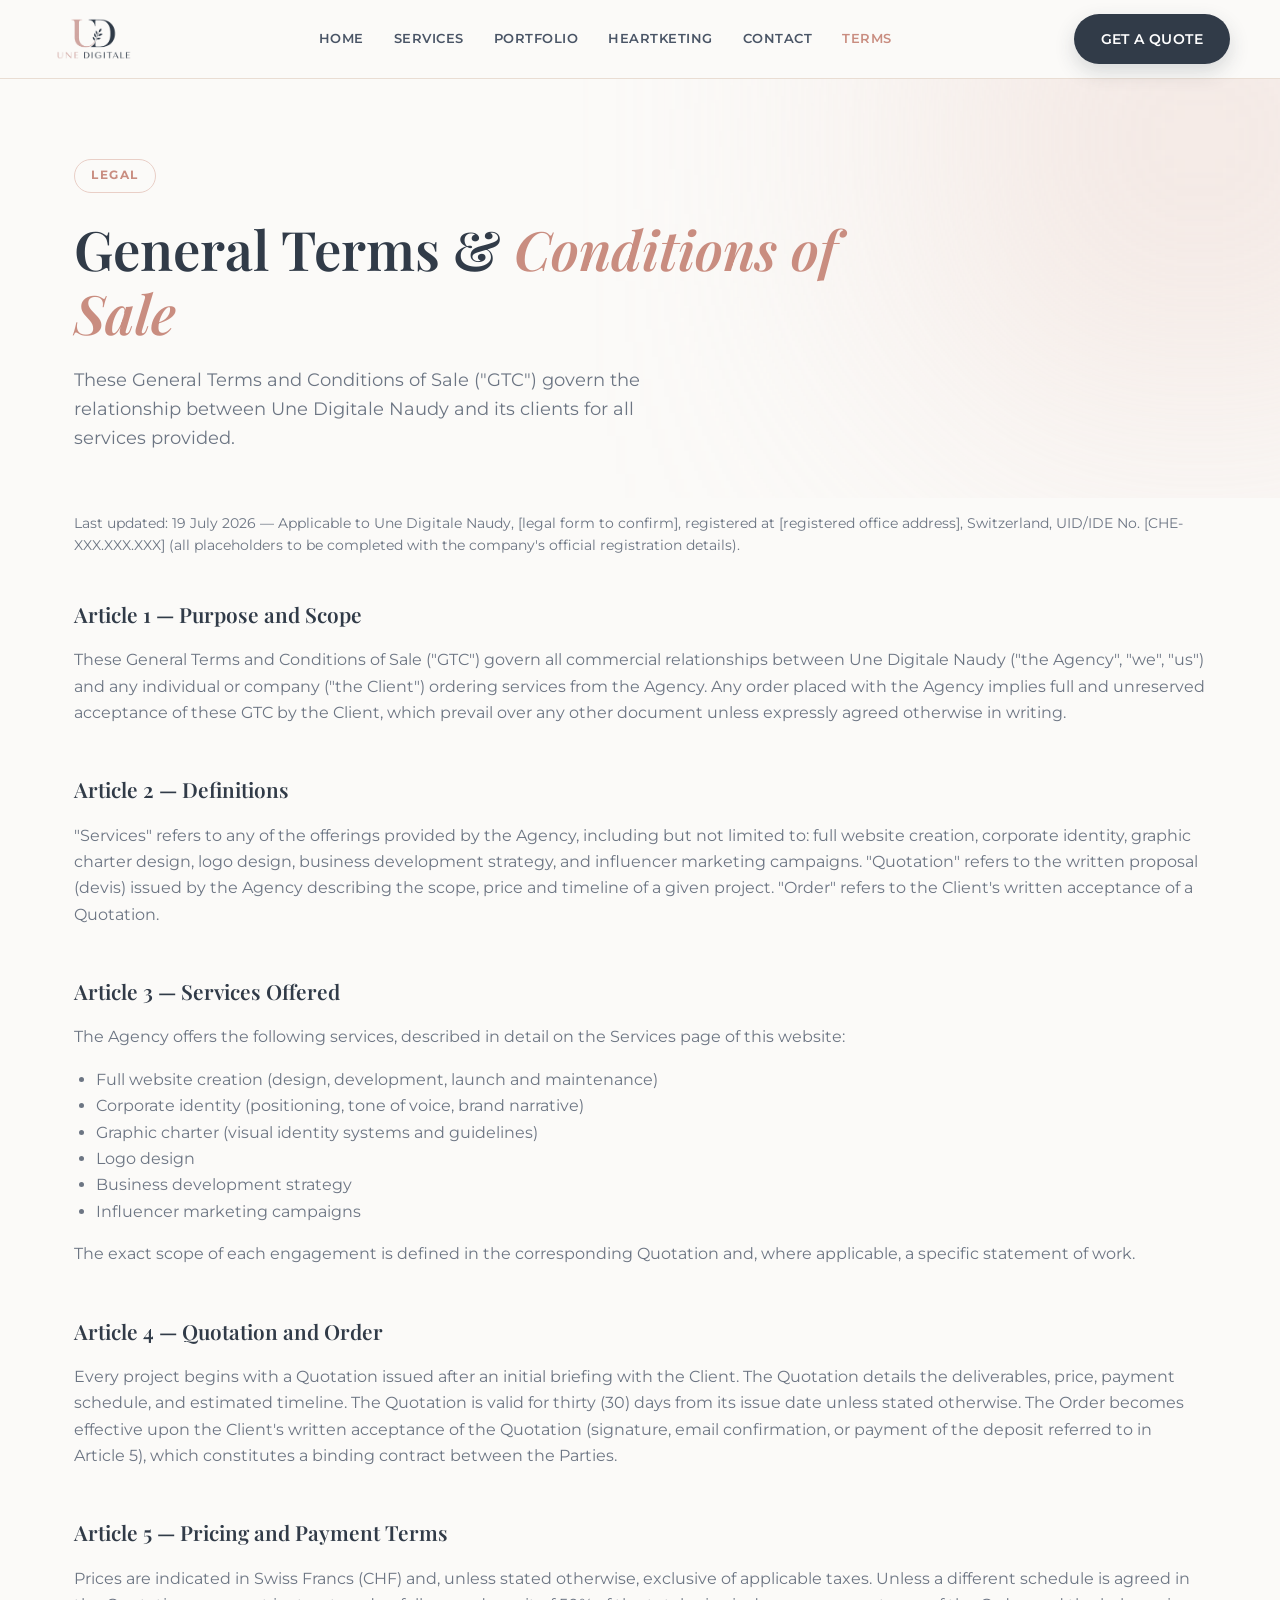
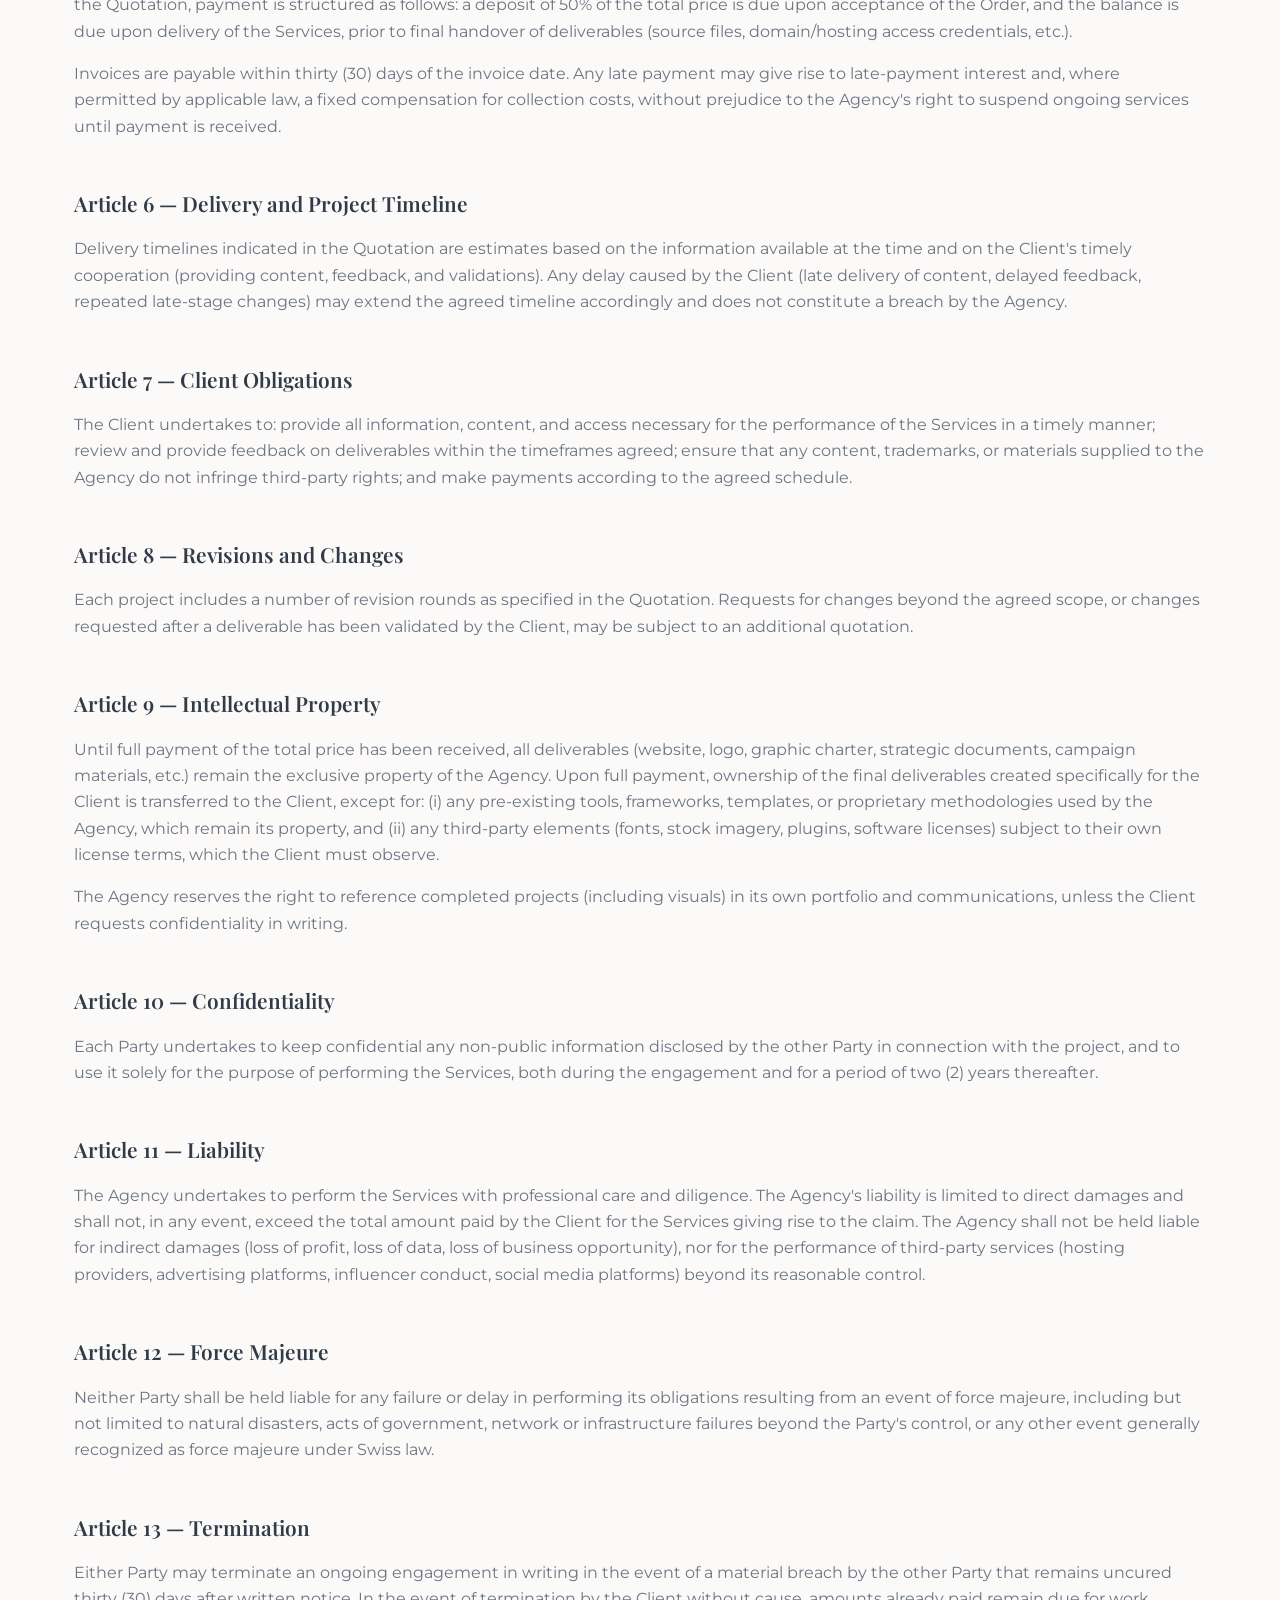
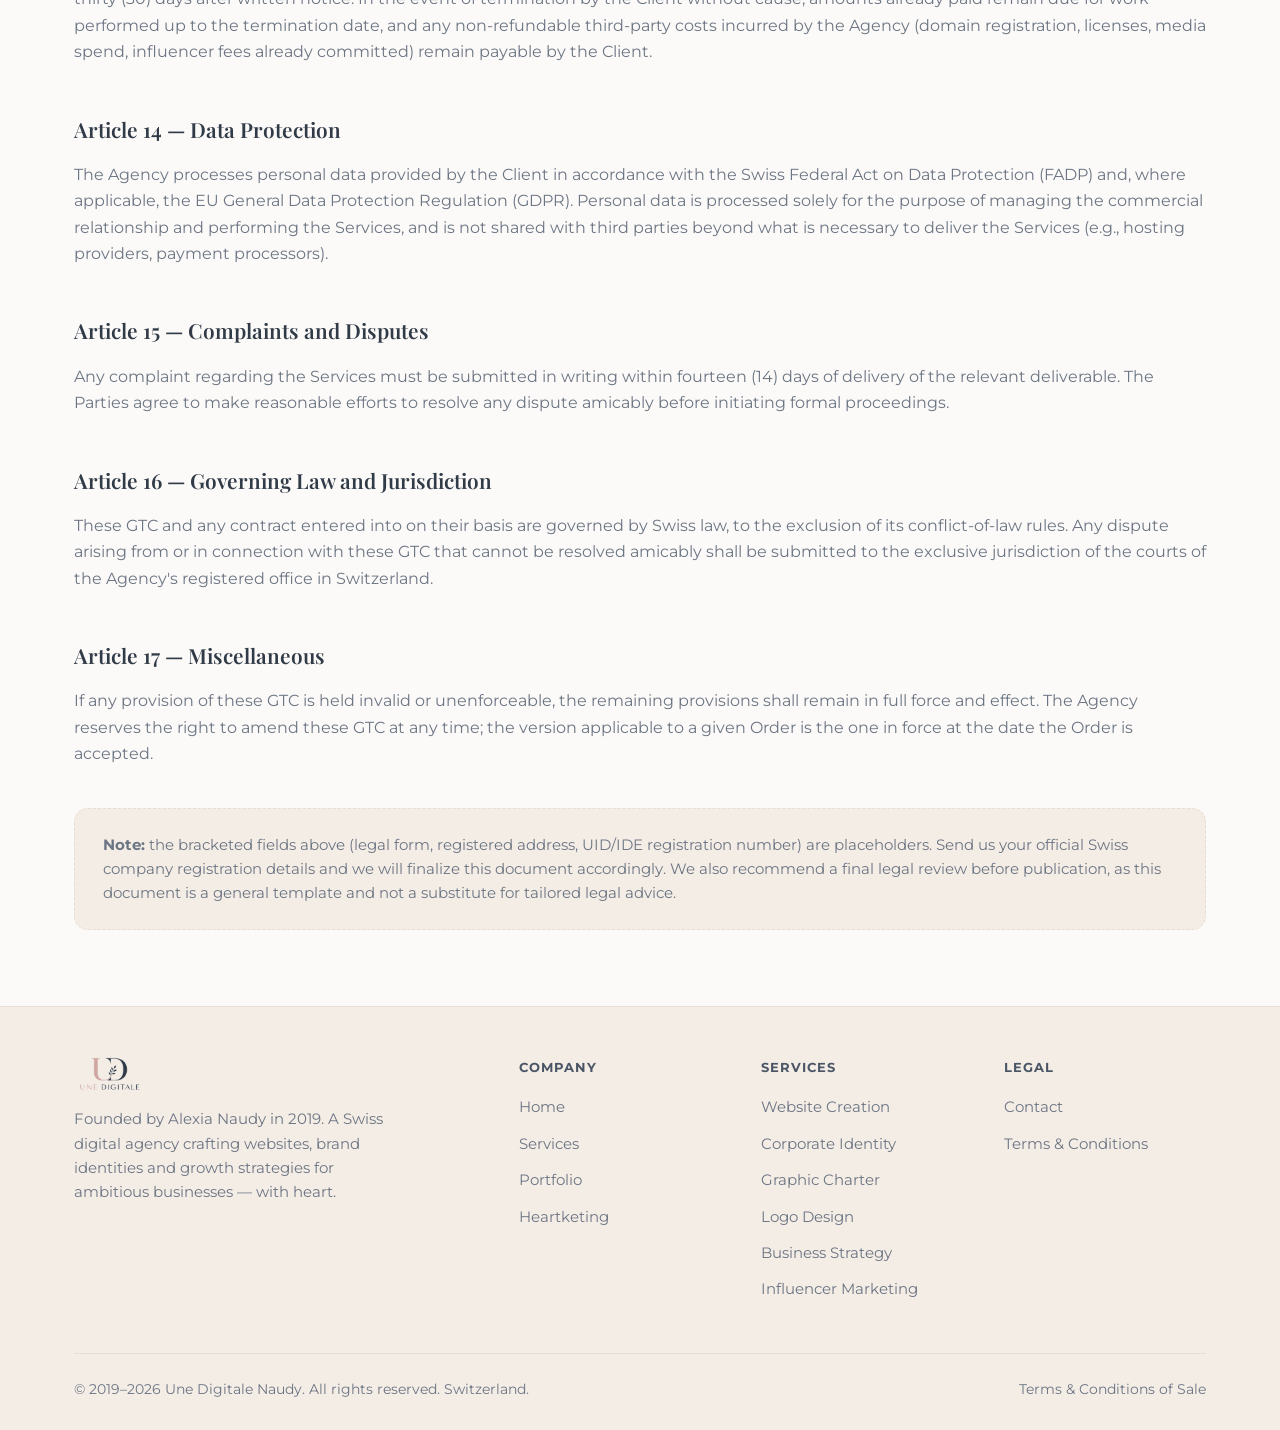
==== commit 66634bf9: "Add Portfolio page and real Heartketing brand identity Introduce a Portfolio page showcasing brand, " ====
--- a/cgv.html
+++ b/cgv.html
@@ -17,6 +17,7 @@
     <nav class="links">
       <a href="index.html">Home</a>
       <a href="services.html">Services</a>
+      <a href="portfolio.html">Portfolio</a>
       <a href="heartketing.html">Heartketing</a>
       <a href="contact.html">Contact</a>
       <a href="cgv.html" class="active">Terms</a>
@@ -122,6 +123,7 @@
         <ul>
           <li><a href="index.html">Home</a></li>
           <li><a href="services.html">Services</a></li>
+          <li><a href="portfolio.html">Portfolio</a></li>
           <li><a href="heartketing.html">Heartketing</a></li>
         </ul>
       </div>
--- a/style.css
+++ b/style.css
@@ -291,6 +291,45 @@
   color: var(--navy-soft);
 }
 
+/* ---------- Portfolio ---------- */
+.portfolio-grid {
+  display: grid;
+  grid-template-columns: repeat(3, 1fr);
+  gap: 24px;
+}
+
+.portfolio-card {
+  background: var(--card);
+  border: 1px solid var(--border);
+  border-radius: var(--radius);
+  overflow: hidden;
+  transition: transform 0.25s, box-shadow 0.25s, border-color 0.25s;
+}
+
+.portfolio-card:hover { transform: translateY(-4px); box-shadow: 0 16px 32px rgba(49,59,72,0.08); border-color: var(--rose-soft); }
+
+.portfolio-card img {
+  width: 100%;
+  height: 220px;
+  object-fit: cover;
+  display: block;
+}
+
+.portfolio-card .info { padding: 20px 22px; }
+
+.portfolio-card .category {
+  display: block;
+  font-size: 0.72rem;
+  font-weight: 700;
+  letter-spacing: 1px;
+  text-transform: uppercase;
+  color: var(--rose);
+  margin-bottom: 8px;
+}
+
+.portfolio-card h3 { font-family: var(--serif); font-size: 1.05rem; margin: 0 0 8px; color: var(--navy); }
+.portfolio-card p { color: var(--text-dim); font-size: 0.88rem; margin: 0; }
+
 /* ---------- Heartketing ---------- */
 .heart-banner {
   background: linear-gradient(120deg, var(--rose) 0%, #b97b6e 100%);
@@ -466,6 +505,7 @@
 @media (max-width: 900px) {
   .grid { grid-template-columns: repeat(2, 1fr); }
   .grid.cols-4 { grid-template-columns: repeat(2, 1fr); }
+  .portfolio-grid { grid-template-columns: repeat(2, 1fr); }
   .stats { grid-template-columns: repeat(2, 1fr); }
   .contact-wrap { grid-template-columns: 1fr; }
   .footer-grid { grid-template-columns: 1fr 1fr; }
@@ -476,6 +516,7 @@
   .menu-toggle { display: block; }
   .grid { grid-template-columns: 1fr; }
   .grid.cols-4 { grid-template-columns: 1fr; }
+  .portfolio-grid { grid-template-columns: 1fr; }
   .stats { grid-template-columns: repeat(2, 1fr); }
   .service-block { grid-template-columns: 1fr; }
   .form-row.two { grid-template-columns: 1fr; }
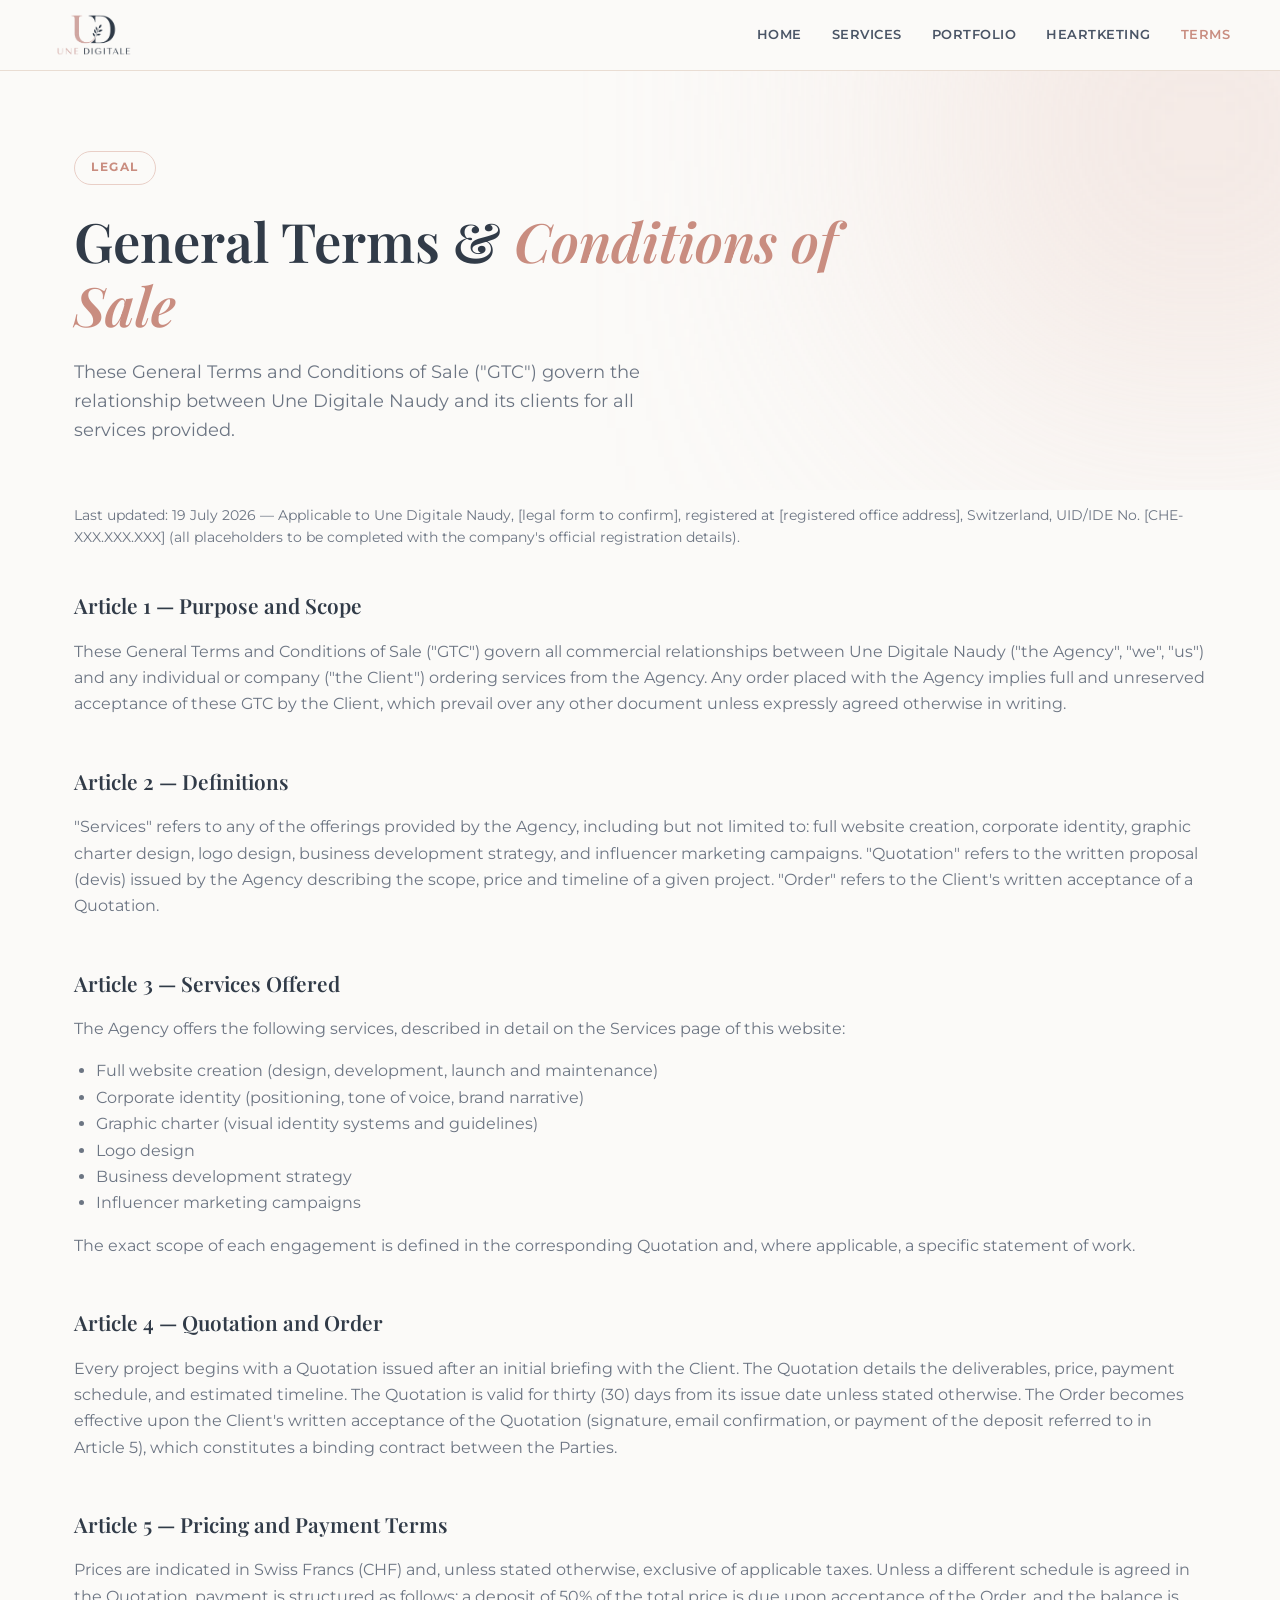
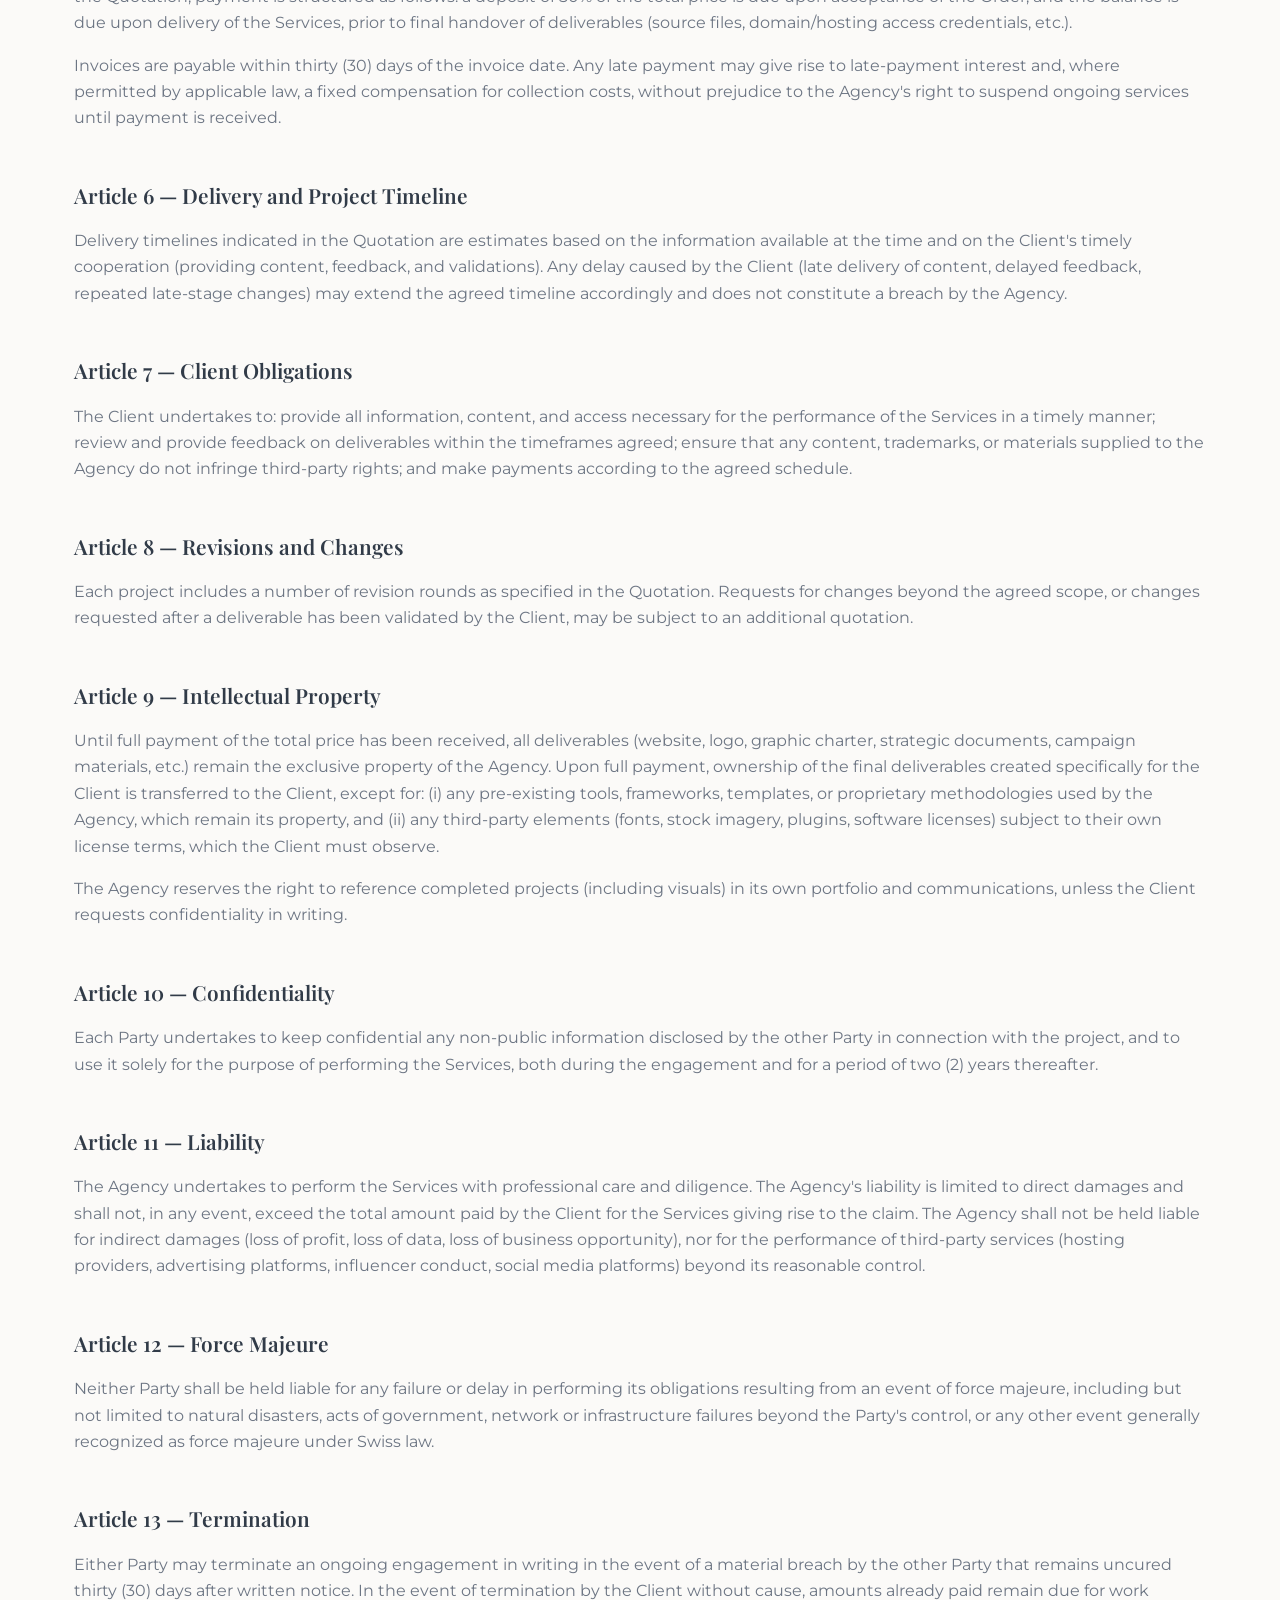
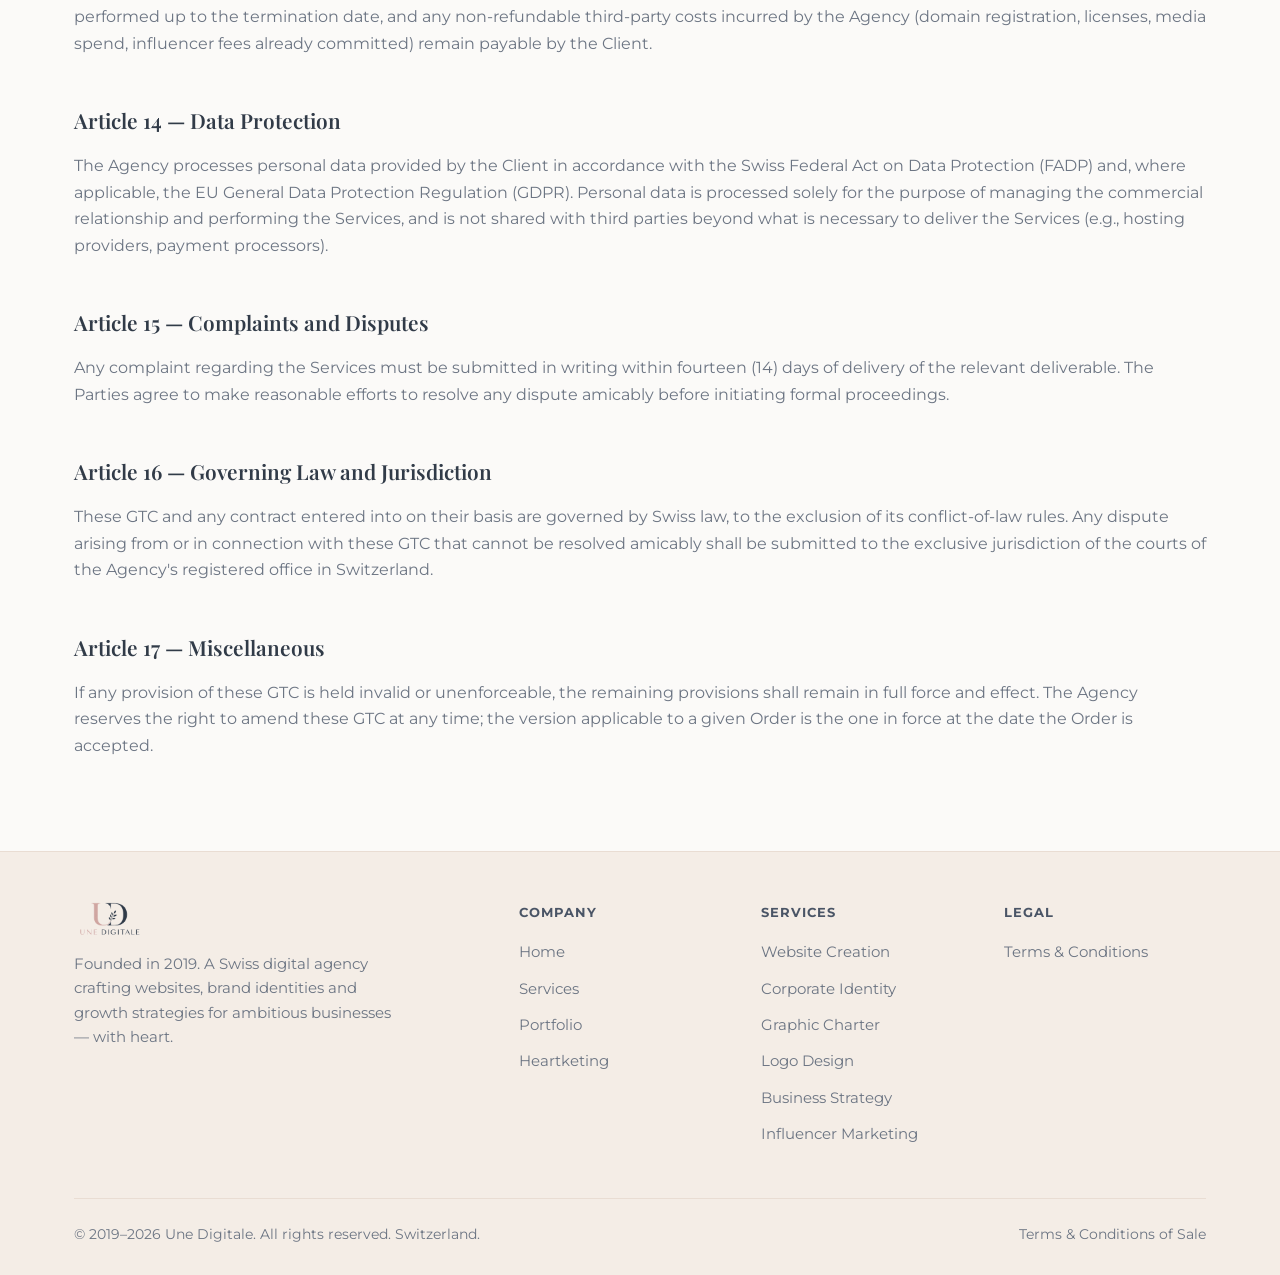
==== commit bb4c61ac: "Remove Contact page, drop personal name from visible copy, harden security Delete the contact page (" ====
--- a/cgv.html
+++ b/cgv.html
@@ -19,10 +19,8 @@
       <a href="services.html">Services</a>
       <a href="portfolio.html">Portfolio</a>
       <a href="heartketing.html">Heartketing</a>
-      <a href="contact.html">Contact</a>
       <a href="cgv.html" class="active">Terms</a>
     </nav>
-    <a href="contact.html" class="btn btn-primary">Get a Quote</a>
   </div>
 </header>
 
@@ -102,10 +100,6 @@
       <h2>Article 17 — Miscellaneous</h2>
       <p>If any provision of these GTC is held invalid or unenforceable, the remaining provisions shall remain in full force and effect. The Agency reserves the right to amend these GTC at any time; the version applicable to a given Order is the one in force at the date the Order is accepted.</p>
 
-      <div class="note-box">
-        <strong>Note:</strong> the bracketed fields above (legal form, registered address, UID/IDE registration number) are placeholders. Send us your official Swiss company registration details and we will finalize this document accordingly. We also recommend a final legal review before publication, as this document is a general template and not a substitute for tailored legal advice.
-      </div>
-
     </div>
   </section>
 
@@ -116,7 +110,7 @@
     <div class="footer-grid">
       <div>
         <div class="logo"><img src="assets/logo-header.png" alt="Une Digitale Naudy"></div>
-        <p style="margin-top:16px;">Founded by Alexia Naudy in 2019. A Swiss digital agency crafting websites, brand identities and growth strategies for ambitious businesses — with heart.</p>
+        <p style="margin-top:16px;">Founded in 2019. A Swiss digital agency crafting websites, brand identities and growth strategies for ambitious businesses — with heart.</p>
       </div>
       <div>
         <h4>Company</h4>
@@ -141,13 +135,12 @@
       <div>
         <h4>Legal</h4>
         <ul>
-          <li><a href="contact.html">Contact</a></li>
           <li><a href="cgv.html">Terms &amp; Conditions</a></li>
         </ul>
       </div>
     </div>
     <div class="footer-bottom">
-      <span>© 2019–2026 Une Digitale Naudy. All rights reserved. Switzerland.</span>
+      <span>© 2019–2026 Une Digitale. All rights reserved. Switzerland.</span>
       <span><a href="cgv.html">Terms &amp; Conditions of Sale</a></span>
     </div>
   </div>
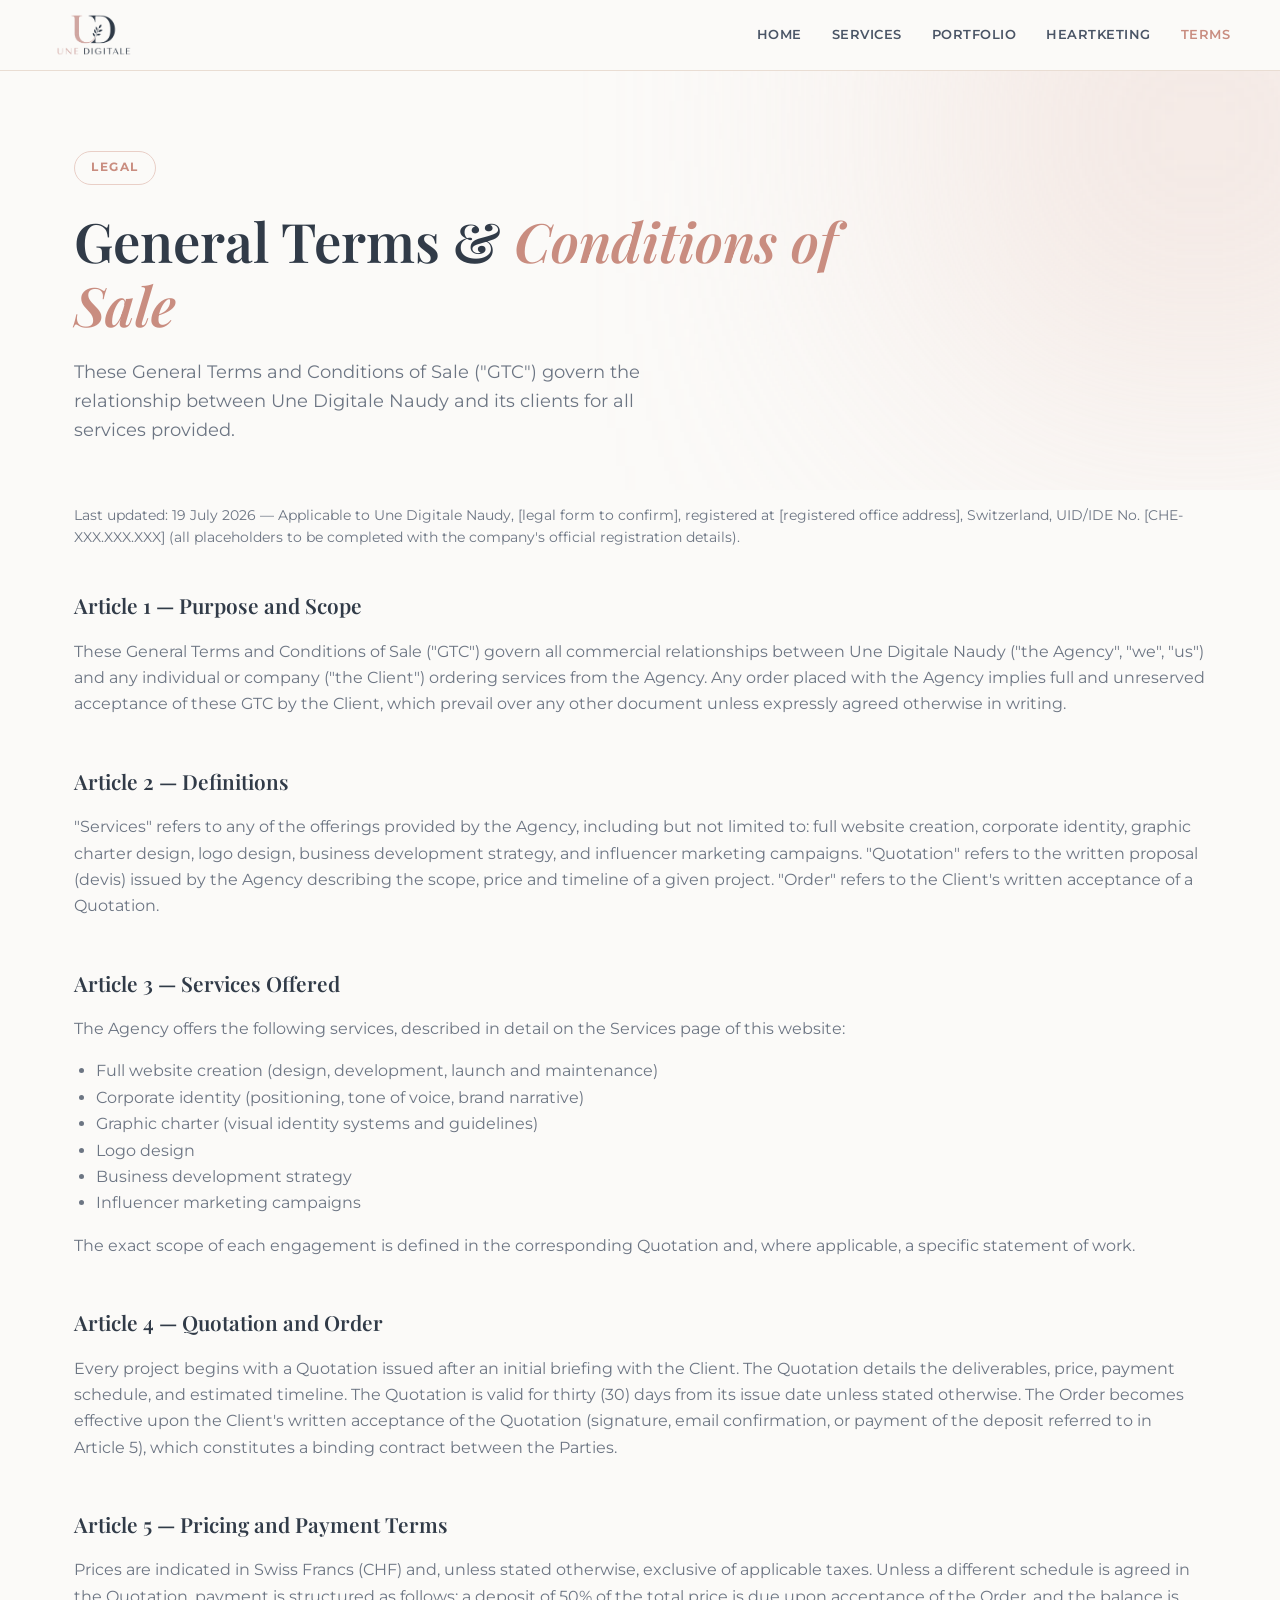
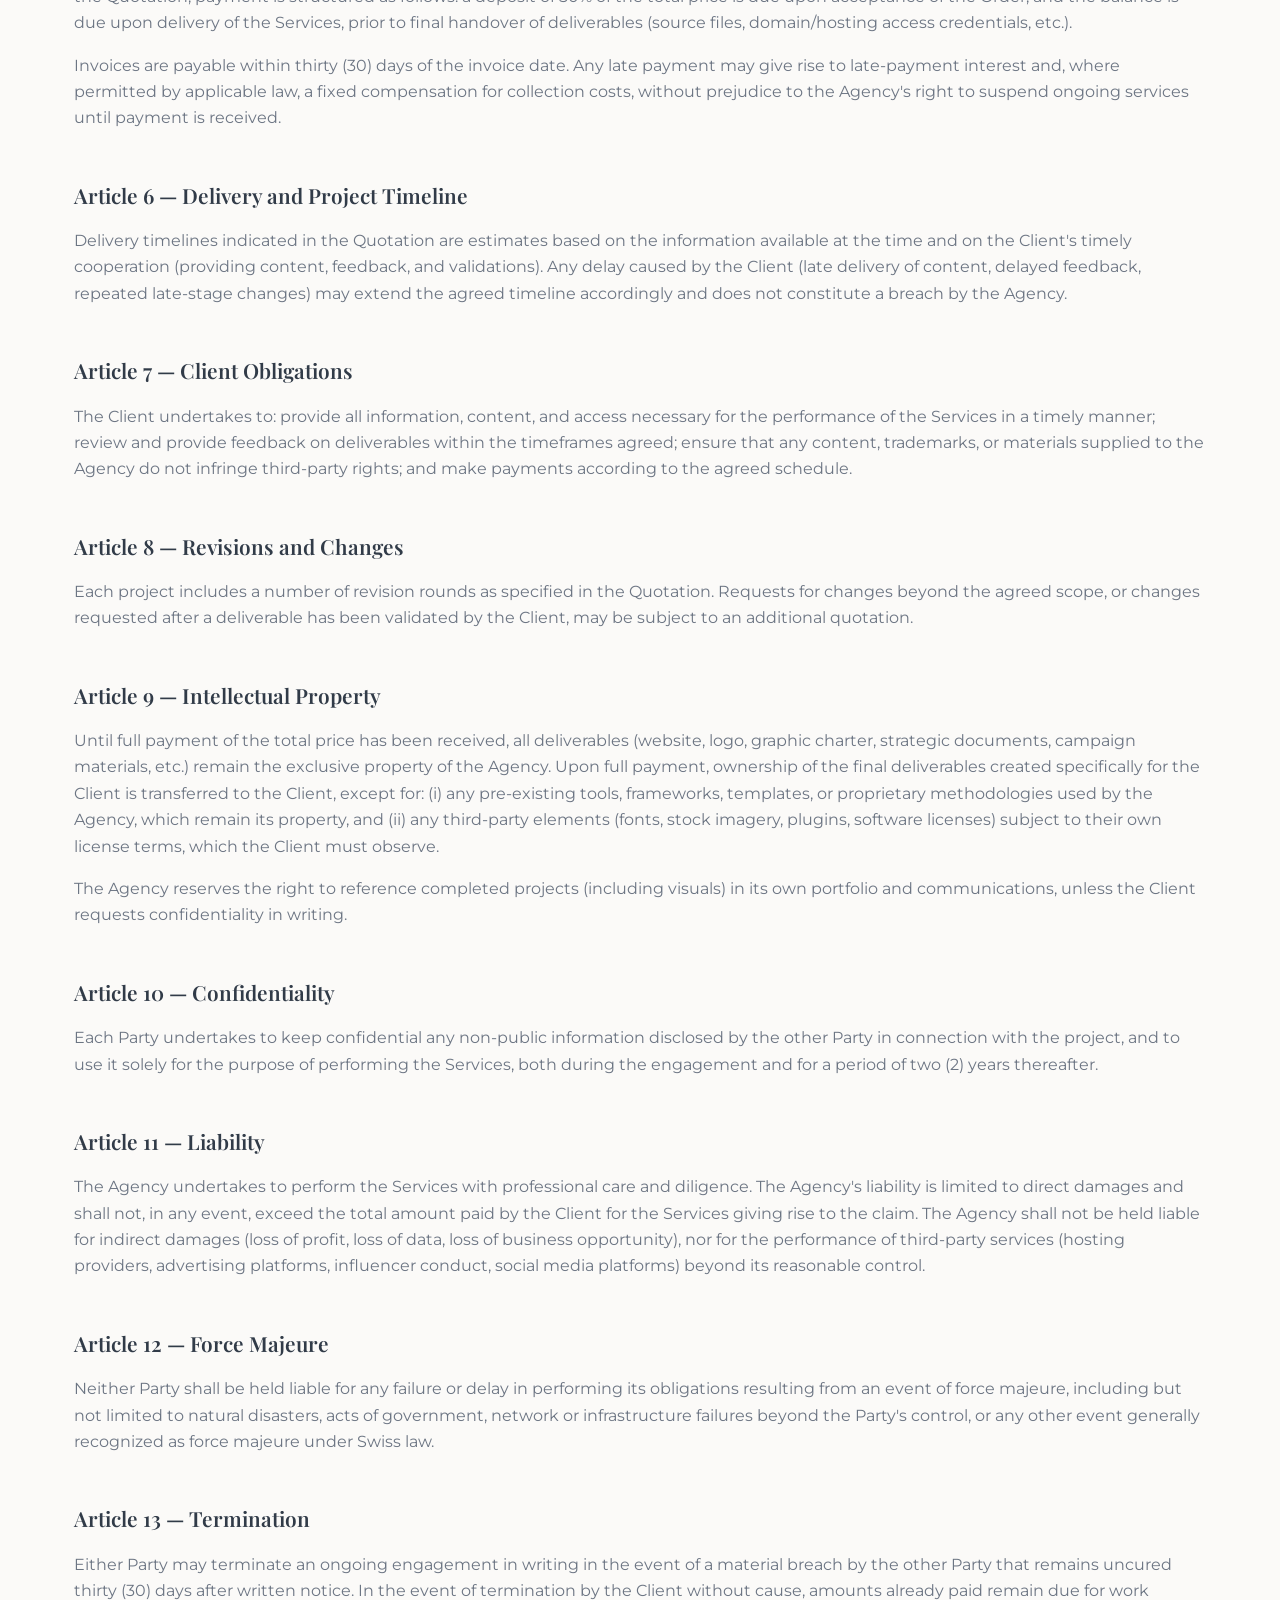
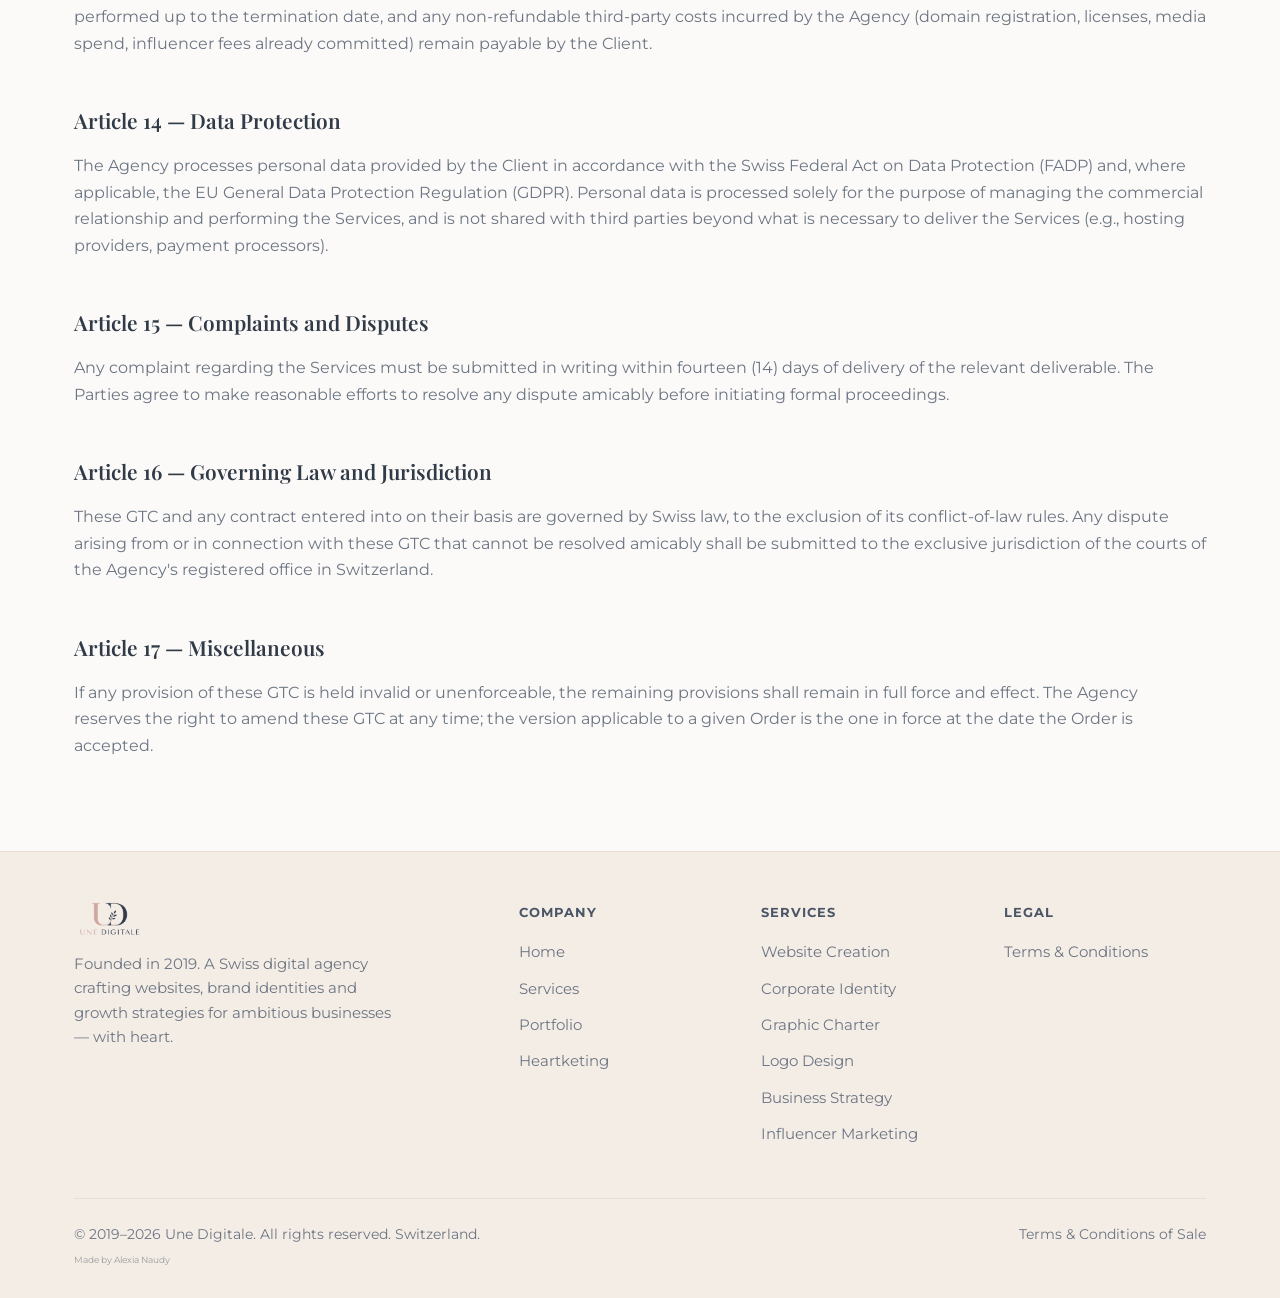
==== commit 97ff6b41: "Add small footer credit Co-Authored-By: Claude Fable 5.2 <noreply@anthropic.com> Claude-Session: htt" ====
--- a/cgv.html
+++ b/cgv.html
@@ -143,6 +143,7 @@
       <span>© 2019–2026 Une Digitale. All rights reserved. Switzerland.</span>
       <span><a href="cgv.html">Terms &amp; Conditions of Sale</a></span>
     </div>
+    <p style="font-size:9px;opacity:.45;margin:8px 0 0;">Made by Alexia Naudy</p>
   </div>
 </footer>
 
